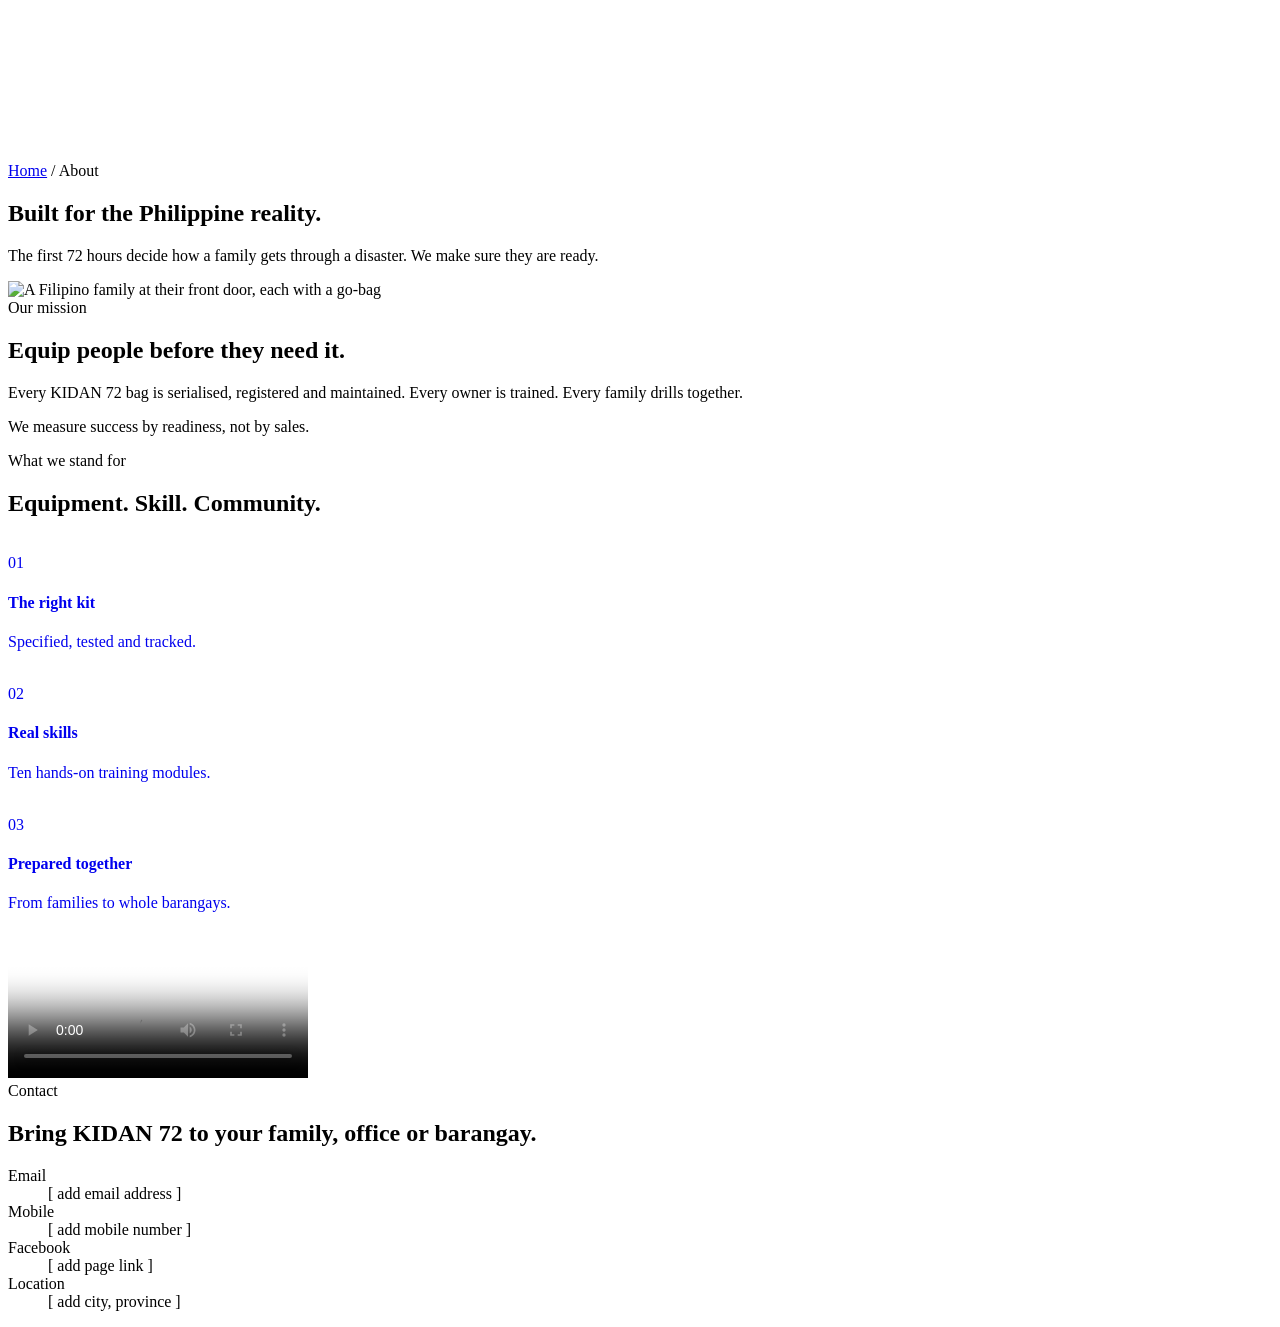
==== about.html @ 96b11bfc "Add files via upload" ====
<!DOCTYPE html>
<html lang="en">
<head>
  <meta charset="UTF-8">
  <meta name="viewport" content="width=device-width, initial-scale=1">
  <title>About — KIDAN 72</title>
  <meta name="description" content="About KIDAN 72, a Philippine typhoon and flood preparedness system that equips people before they need it.">
  <meta property="og:title" content="About — KIDAN 72">
  <meta property="og:description" content="About KIDAN 72, a Philippine typhoon and flood preparedness system that equips people before they need it.">
  <meta property="og:type" content="website">
  <meta name="theme-color" content="#F5F0E7">
  <link rel="icon" href="assets/img/favicon.png">
  <link rel="preconnect" href="https://fonts.googleapis.com">
  <link rel="preconnect" href="https://fonts.gstatic.com" crossorigin>
  <link rel="stylesheet" href="https://fonts.googleapis.com/css2?family=Barlow+Condensed:wght@500;600;700&family=Barlow:wght@400;500;600&family=IBM+Plex+Mono:wght@400;500&display=swap">
  <link rel="stylesheet" href="css/style.css">
</head>
<body data-page="about">
  <header id="site-header"></header>

  <main>
    <!-- Animated logo header -->
    <section class="about-banner" aria-label="KIDAN 72">
      <video src="assets/video/kidan72-logo-intro.mp4" poster="assets/img/posters/logo-intro.jpg" autoplay muted playsinline preload="auto" aria-label="KIDAN 72 animated logo"></video>
    </section>

    <section class="page-hero compact">
      <div class="wrap">
        <nav class="breadcrumb" aria-label="Breadcrumb"><a href="index.html">Home</a> / About</nav>
        <h1>Built for the Philippine reality.</h1>
        <p class="lede">The first 72 hours decide how a family gets through a disaster. We make sure they are ready.</p>
      </div>
    </section>

    <section class="section">
      <div class="wrap split-photo">
        <img class="frame" src="assets/img/photo-family.jpg" alt="A Filipino family at their front door, each with a go-bag" loading="lazy">
        <div class="prose">
          <span class="eyebrow">Our mission</span>
          <h2>Equip people before they need it.</h2>
          <p>Every KIDAN 72 bag is serialised, registered and maintained. Every owner is trained. Every family drills together.</p>
          <p>We measure success by readiness, not by sales.</p>
        </div>
      </div>
    </section>

    <section class="section sand">
      <div class="wrap">
        <div class="section-head"><span class="eyebrow">What we stand for</span><h2>Equipment. Skill. Community.</h2></div>
        <div class="img-cards">
          <a class="img-card" href="gobag.html" style="text-decoration:none"><img src="assets/img/photo-kit.jpg" alt="" loading="lazy"><div><span class="serial">01</span><h4>The right kit</h4><p>Specified, tested and tracked.</p></div></a>
          <a class="img-card" href="training.html" style="text-decoration:none"><img src="assets/img/photo-training.jpg" alt="" loading="lazy"><div><span class="serial">02</span><h4>Real skills</h4><p>Ten hands-on training modules.</p></div></a>
          <a class="img-card" href="system.html#community" style="text-decoration:none"><img src="assets/img/photo-community.jpg" alt="" loading="lazy"><div><span class="serial">03</span><h4>Prepared together</h4><p>From families to whole barangays.</p></div></a>
        </div>
      </div>
    </section>

    <section class="section">
      <div class="wrap film-solo">
        <div class="frame">
          <video src="assets/video/kidan72-gobag-film.mp4" poster="assets/img/posters/gobag-film.jpg" controls playsinline preload="metadata"></video>
        </div>
      </div>
    </section>

    <!-- Contact -->
    <section class="section sand" id="contact">
      <div class="wrap two-col">
        <div class="stack">
          <span class="eyebrow">Contact</span>
          <h2>Bring KIDAN 72 to your family, office or barangay.</h2>
        </div>
        <dl class="contact-card">
          <div><dt>Email</dt><dd>[ add email address ]</dd></div>
          <div><dt>Mobile</dt><dd>[ add mobile number ]</dd></div>
          <div><dt>Facebook</dt><dd>[ add page link ]</dd></div>
          <div><dt>Location</dt><dd>[ add city, province ]</dd></div>
        </dl>
      </div>
    </section>
  </main>

  <footer id="site-footer"></footer>

  <script src="js/data.js"></script>
  <script src="js/site.js"></script>
</body>
</html>
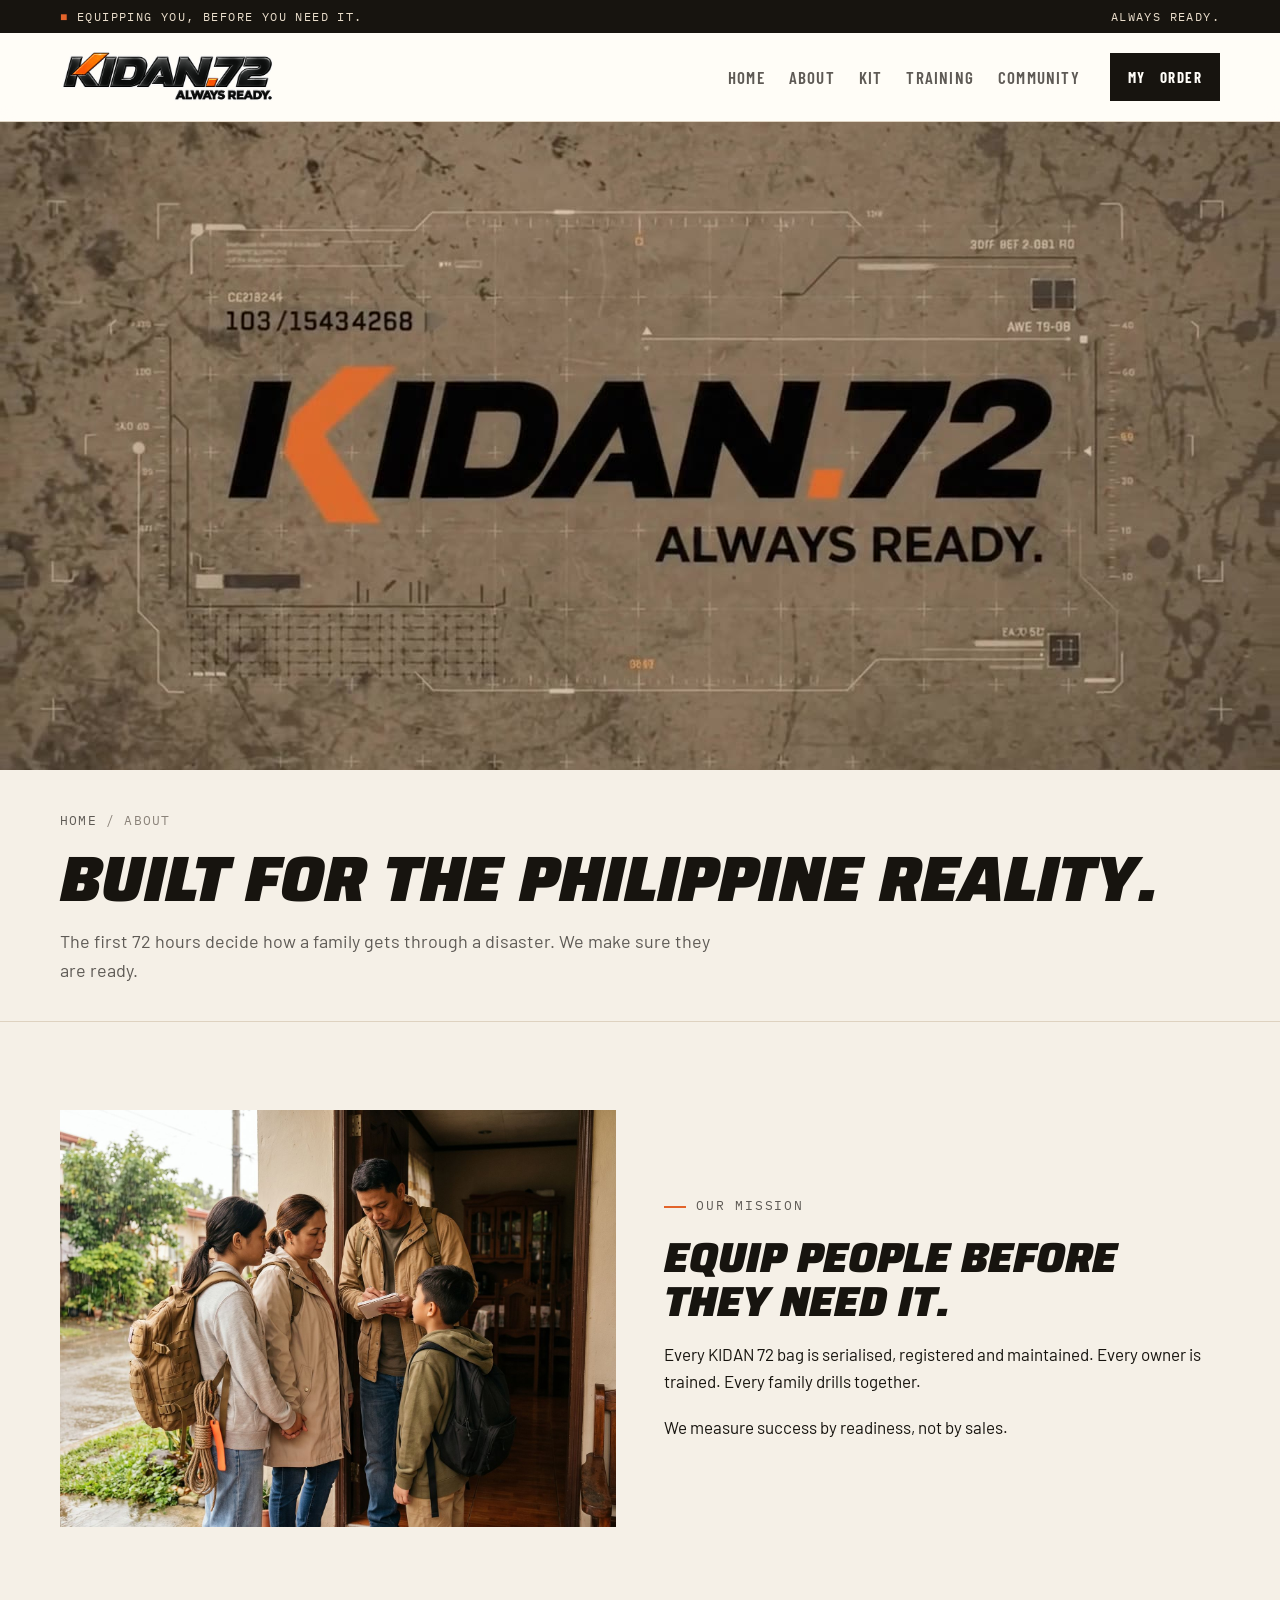
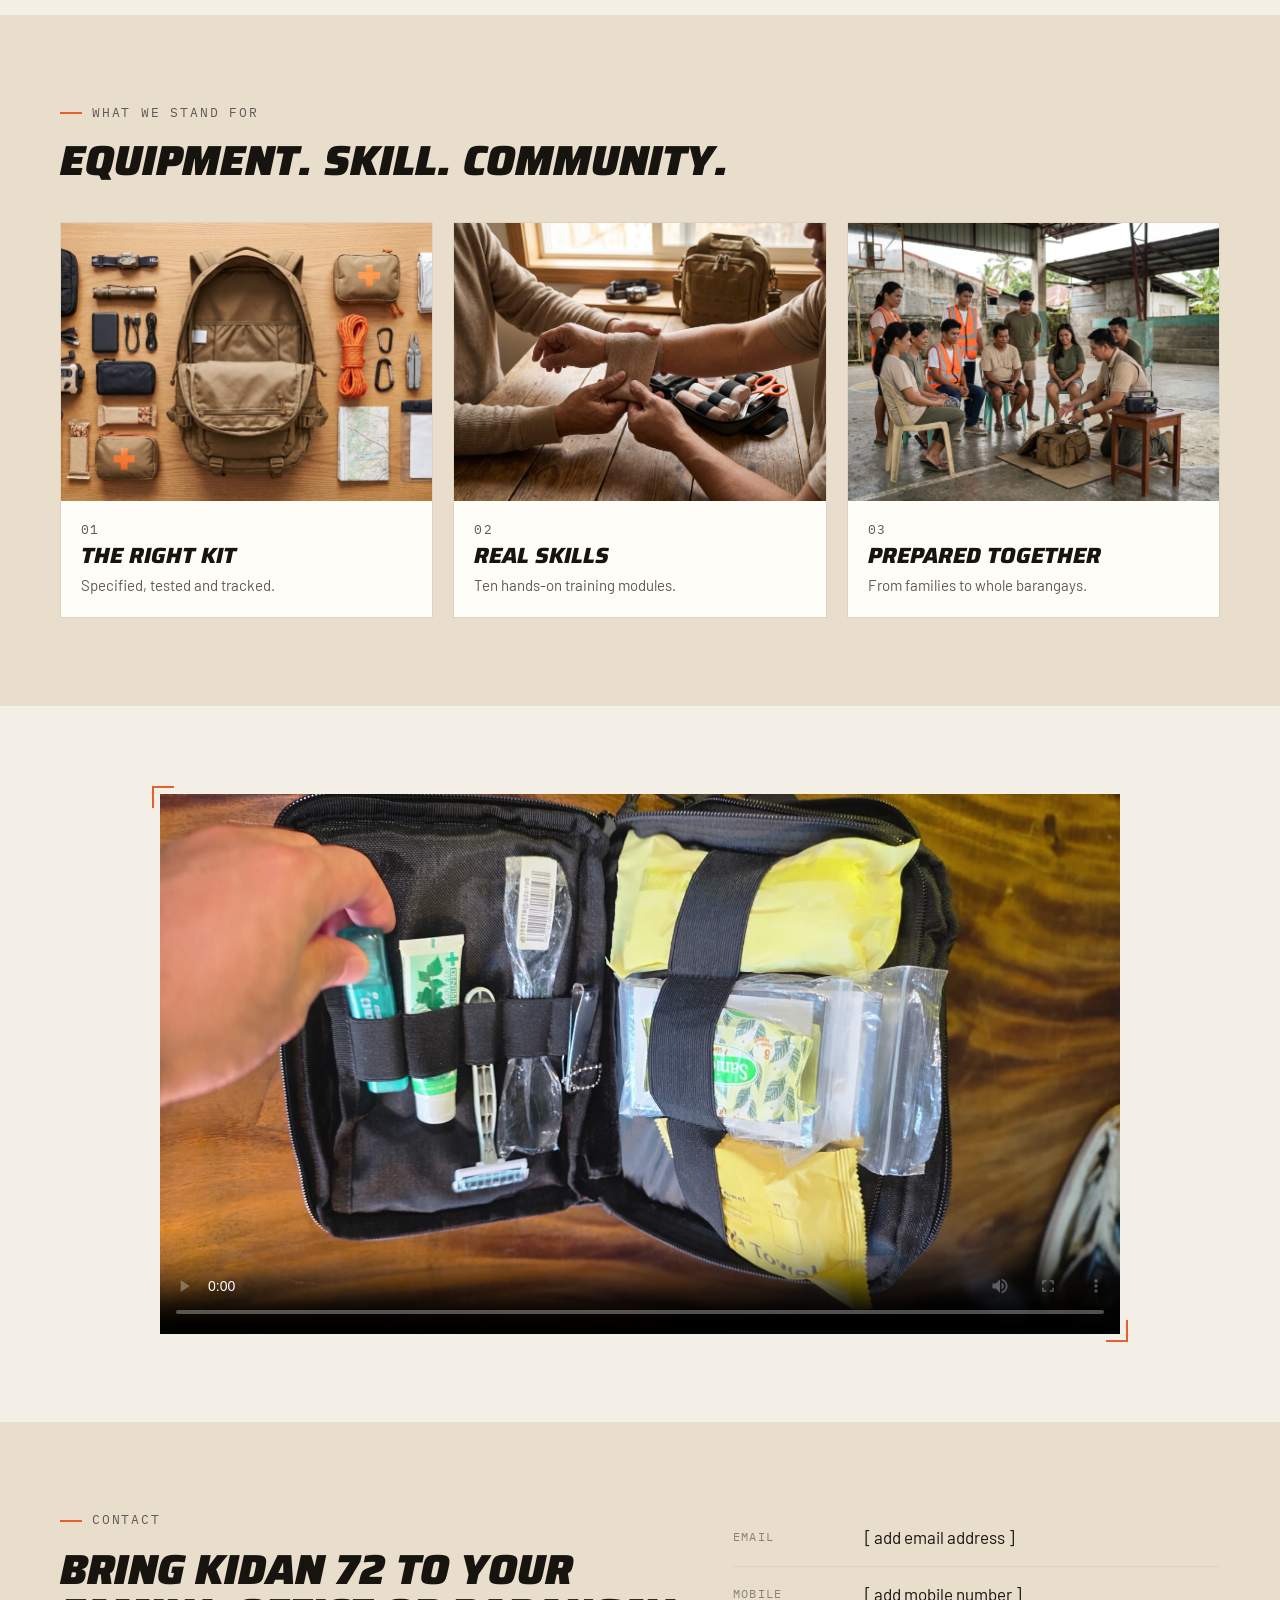
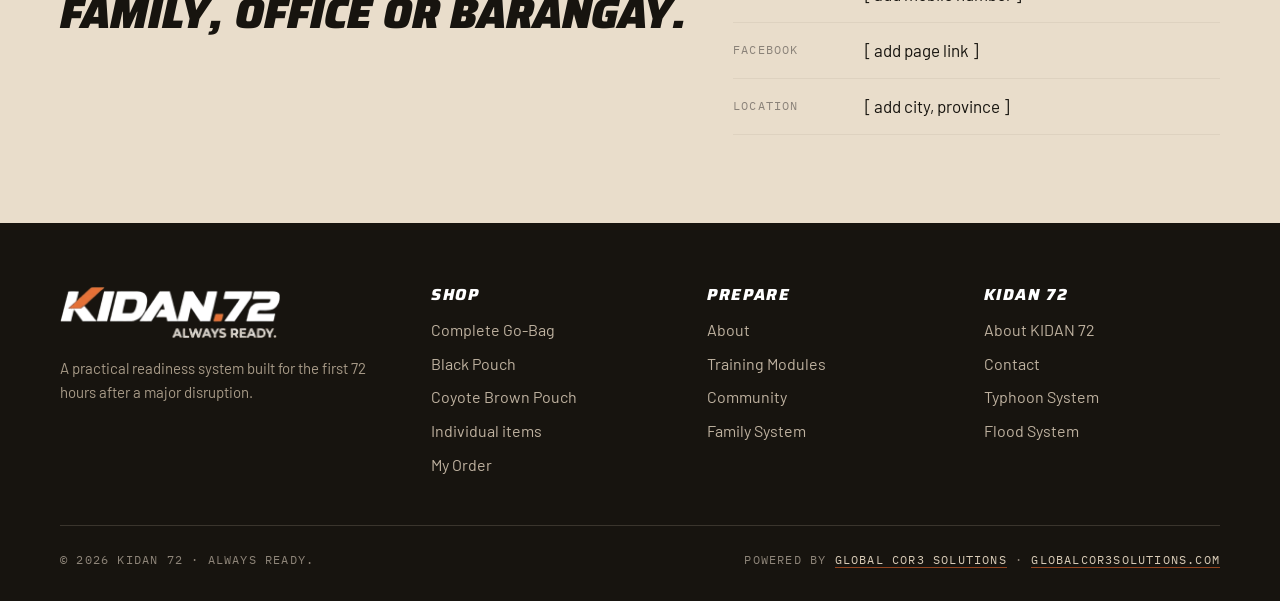
==== commit 5673090c: "Homepage revisions, logo-style titles, brand film, menu renames" ====
--- a/about.html
+++ b/about.html
@@ -12,7 +12,7 @@
   <link rel="icon" href="assets/img/favicon.png">
   <link rel="preconnect" href="https://fonts.googleapis.com">
   <link rel="preconnect" href="https://fonts.gstatic.com" crossorigin>
-  <link rel="stylesheet" href="https://fonts.googleapis.com/css2?family=Barlow+Condensed:wght@500;600;700&family=Barlow:wght@400;500;600&family=IBM+Plex+Mono:wght@400;500&display=swap">
+  <link rel="stylesheet" href="https://fonts.googleapis.com/css2?family=Saira:ital,wght@1,800;1,900&family=Barlow+Condensed:wght@500;600;700&family=Barlow:wght@400;500;600&family=IBM+Plex+Mono:wght@400;500&display=swap">
   <link rel="stylesheet" href="css/style.css">
 </head>
 <body data-page="about">
@@ -82,7 +82,9 @@
 
   <footer id="site-footer"></footer>
 
+  <script src="js/config.js"></script>
   <script src="js/data.js"></script>
+  <script src="js/store.js"></script>
   <script src="js/site.js"></script>
 </body>
 </html>
--- a/css/style.css
+++ b/css/style.css
@@ -0,0 +1,777 @@
+/* =========================================================
+   KIDAN 72 — Site stylesheet
+   Layout: light field-manual. Paper ground, black type,
+   orange used sparingly as the signal colour. Serial labels
+   and corner brackets carry the tactical character.
+   ========================================================= */
+
+:root {
+  /* Colour */
+  --paper: #F5F0E7;       /* page ground */
+  --card: #FFFDF8;        /* raised surfaces */
+  --sand: #E9DDCB;        /* soft panels */
+  --tan: #C59F78;         /* logo tan */
+  --ink: #17140F;         /* logo black */
+  --steel: #5E5A55;       /* "ALWAYS READY." grey */
+  --muted: #8A8279;
+  --orange: #E2632A;      /* logo orange */
+  --orange-dark: #B9481A;
+  --line: #DED2C0;
+  --ok: #3F7A4A;
+
+  /* Type */
+  --f-display: "Barlow Condensed", "Arial Narrow", Arial, sans-serif;
+  --f-body: "Barlow", "Segoe UI", Helvetica, Arial, sans-serif;
+  --f-mono: "IBM Plex Mono", ui-monospace, Menlo, Consolas, monospace;
+
+  /* Scale */
+  --s-1: 13px; --s0: 16px; --s1: 18px; --s2: 22px; --s3: 28px; --s4: 40px; --s5: 56px;
+  --wrap: 1200px;
+  --gutter: 20px;
+  color-scheme: light;
+}
+
+*, *::before, *::after { box-sizing: border-box; }
+html { scroll-behavior: smooth; }
+body {
+  margin: 0;
+  background: var(--paper);
+  color: var(--ink);
+  font-family: var(--f-body);
+  font-size: var(--s0);
+  line-height: 1.6;
+  -webkit-font-smoothing: antialiased;
+}
+img, video { max-width: 100%; display: block; }
+a { color: inherit; }
+:focus-visible { outline: 2px solid var(--orange); outline-offset: 3px; }
+@media (prefers-reduced-motion: reduce) { * { animation: none !important; transition: none !important; scroll-behavior: auto !important; } }
+
+.wrap { max-width: var(--wrap); margin: 0 auto; padding-inline: var(--gutter); }
+
+/* ---------- Type ---------- */
+h1, h2, h3, h4 { font-family: var(--f-display); font-weight: 700; text-transform: uppercase; line-height: 1; margin: 0; letter-spacing: .3px; text-wrap: balance; }
+h1 { font-size: clamp(44px, 6.4vw, 78px); letter-spacing: -.2px; }
+h2 { font-size: clamp(32px, 4.2vw, var(--s5)); }
+h3 { font-size: var(--s3); }
+h4 { font-size: var(--s2); }
+p { margin: 0; max-width: 66ch; }
+.lede { font-size: var(--s1); color: var(--steel); }
+.eyebrow {
+  font-family: var(--f-mono); font-size: var(--s-1); letter-spacing: 1.8px; text-transform: uppercase;
+  color: var(--steel); display: inline-flex; align-items: center; gap: 10px;
+}
+.eyebrow::before { content: ""; width: 22px; height: 2px; background: var(--orange); }
+.serial { font-family: var(--f-mono); font-size: 12.5px; letter-spacing: 1.2px; color: var(--steel); text-transform: uppercase; font-variant-numeric: tabular-nums; }
+.accent { color: var(--orange); }
+
+/* ---------- Header ---------- */
+.site-header { position: sticky; top: env(safe-area-inset-top, 0px); z-index: 50; background: rgba(255, 253, 248, .94); backdrop-filter: saturate(1.2) blur(8px); border-bottom: 1px solid var(--line); }
+.topline { background: var(--ink); color: #E9DDCB; font-family: var(--f-mono); font-size: 12px; letter-spacing: 1.4px; text-transform: uppercase; }
+.topline .wrap { display: flex; justify-content: space-between; gap: 16px; padding-block: 7px; flex-wrap: wrap; }
+.topline b { color: var(--orange); font-weight: 500; }
+.nav { display: flex; align-items: center; gap: 20px; padding-block: 14px; }
+.brand img { height: 34px; width: auto; }
+.menu { display: flex; gap: 4px; margin-left: auto; list-style: none; padding: 0; margin-block: 0; }
+.menu a {
+  display: block; padding: 8px 10px; white-space: nowrap; text-decoration: none; font-family: var(--f-display); font-weight: 600;
+  font-size: 17px; letter-spacing: 1.2px; text-transform: uppercase; color: var(--steel); position: relative;
+}
+.menu a:hover { color: var(--ink); }
+.menu a[aria-current="page"] { color: var(--ink); }
+.menu a[aria-current="page"]::after { content: ""; position: absolute; left: 12px; right: 12px; bottom: 2px; height: 2px; background: var(--orange); }
+.nav .btn { padding: 10px 18px; font-size: 15px; }
+.menu-toggle { display: none; margin-left: auto; background: none; border: 1px solid var(--ink); padding: 8px 12px; font-family: var(--f-display); font-weight: 700; letter-spacing: 1.2px; text-transform: uppercase; cursor: pointer; color: var(--ink); }
+
+@media (max-width: 1100px) {
+  .menu-toggle { display: inline-block; }
+  .nav { flex-wrap: wrap; gap: 12px; }
+  .nav .btn { display: none; }
+  .menu { display: none; width: 100%; flex-direction: column; margin-left: 0; border-top: 1px solid var(--line); padding-top: 8px; }
+  .menu.open { display: flex; }
+  .menu a[aria-current="page"]::after { left: 0; right: auto; width: 3px; top: 8px; bottom: 8px; height: auto; }
+  .topline .hide-sm { display: none; }
+}
+
+/* ---------- Buttons ---------- */
+.btn {
+  display: inline-flex; align-items: center; justify-content: center; gap: 10px;
+  font-family: var(--f-display); font-weight: 700; font-size: 17px; letter-spacing: 1.4px; text-transform: uppercase;
+  padding: 13px 24px; text-decoration: none; cursor: pointer; border: 2px solid var(--ink); color: var(--ink); background: transparent;
+  transition: background .15s, color .15s, transform .15s;
+}
+.btn:hover { transform: translateY(-1px); }
+.btn-primary { background: var(--orange); border-color: var(--orange); color: #fff; }
+.btn-primary:hover { background: var(--orange-dark); border-color: var(--orange-dark); }
+.btn-dark { background: var(--ink); color: var(--card); }
+.btn-dark:hover { background: #000; }
+.btn-ghost:hover { background: var(--ink); color: var(--card); }
+.btn .arrow { transition: transform .15s; }
+.btn:hover .arrow { transform: translateX(3px); }
+.btn-row { display: flex; flex-wrap: wrap; gap: 12px; }
+
+/* ---------- Sections ---------- */
+main { display: block; }
+.section { padding-block: 88px; }
+.section.tight { padding-block: 56px; }
+.section.sand { background: var(--sand); }
+.section.ink { background: var(--ink); color: var(--card); }
+.section.ink .eyebrow, .section.ink .lede { color: #C8BBA8; }
+.section-head { display: grid; gap: 14px; margin-bottom: 40px; }
+.section-head.split { grid-template-columns: minmax(0, 1fr) auto; align-items: end; }
+@media (max-width: 760px) { .section-head.split { grid-template-columns: 1fr; } }
+
+/* Bracketed frame — the tactical device, used on media and key panels */
+.frame { position: relative; }
+.frame::before, .frame::after { content: ""; position: absolute; width: 22px; height: 22px; border: 2px solid var(--orange); z-index: 2; pointer-events: none; }
+.frame::before { top: -8px; left: -8px; border-right: 0; border-bottom: 0; }
+.frame::after { bottom: -8px; right: -8px; border-left: 0; border-top: 0; }
+
+/* ---------- Page hero (inner pages) ---------- */
+.page-hero { padding-block: 64px 48px; border-bottom: 1px solid var(--line); background:
+  linear-gradient(var(--paper), var(--paper)) padding-box,
+  repeating-linear-gradient(90deg, transparent 0 79px, rgba(23,20,15,.04) 79px 80px); }
+.page-hero .wrap { display: grid; gap: 16px; }
+.breadcrumb { font-family: var(--f-mono); font-size: 12.5px; letter-spacing: 1.2px; text-transform: uppercase; color: var(--muted); }
+.breadcrumb a { text-decoration: none; color: var(--steel); }
+.breadcrumb a:hover { color: var(--orange); }
+
+/* ---------- Home hero ---------- */
+.hero { padding-block: 64px 80px; position: relative; overflow: hidden; }
+.hero .wrap { display: grid; grid-template-columns: minmax(0, 1fr) minmax(0, 1.05fr); gap: 56px; align-items: center; }
+.hero-copy { display: grid; gap: 22px; }
+.hero h1 .accent { display: block; }
+.hero-media { background: var(--sand); }
+.hero-media video { width: 100%; aspect-ratio: 16 / 9; object-fit: cover; background: var(--tan); }
+.hero-caption { display: flex; justify-content: space-between; gap: 12px; padding: 10px 2px 0; }
+@media (max-width: 900px) { .hero .wrap { grid-template-columns: 1fr; gap: 40px; } }
+
+.stats { display: grid; grid-template-columns: repeat(4, minmax(0, 1fr)); border-top: 1px solid var(--line); border-bottom: 1px solid var(--line); background: var(--card); }
+.stat { padding: 26px 22px; border-right: 1px solid var(--line); display: grid; gap: 4px; }
+.stat:last-child { border-right: 0; }
+.stat b { font-family: var(--f-display); font-size: 48px; line-height: 1; font-weight: 700; font-variant-numeric: tabular-nums; }
+.stat b span { color: var(--orange); }
+.stat small { color: var(--steel); font-size: 14.5px; }
+@media (max-width: 760px) { .stats { grid-template-columns: repeat(2, minmax(0, 1fr)); } .stat:nth-child(2) { border-right: 0; } .stat:nth-child(-n+2) { border-bottom: 1px solid var(--line); } }
+
+/* ---------- Film block ---------- */
+.film { display: grid; grid-template-columns: minmax(0, 1.4fr) minmax(0, 1fr); gap: 48px; align-items: center; }
+.film video { width: 100%; aspect-ratio: 16 / 9; background: #000; }
+.film .copy { display: grid; gap: 18px; }
+@media (max-width: 900px) { .film { grid-template-columns: 1fr; } }
+
+/* ---------- System components ---------- */
+.components { display: grid; grid-template-columns: repeat(auto-fill, minmax(260px, 1fr)); gap: 1px; background: var(--line); border: 1px solid var(--line); }
+.component { background: var(--card); padding: 26px 24px; display: grid; gap: 10px; align-content: start; text-decoration: none; transition: background .15s; }
+.component:hover { background: #fff; }
+.component:hover h4 { color: var(--orange); }
+.component p { color: var(--steel); font-size: 15px; }
+.component .serial { color: var(--orange); }
+
+/* ---------- Approach chain ---------- */
+.chain { display: flex; flex-wrap: wrap; gap: 8px; align-items: center; }
+.chain span { color: var(--ink); font-family: var(--f-display); font-weight: 600; letter-spacing: 1px; text-transform: uppercase; font-size: 17px; padding: 8px 14px; border: 1px solid currentColor; }
+.chain i { font-style: normal; color: var(--orange); }
+.chain span.end { background: var(--orange); border-color: var(--orange); color: #fff; }
+
+.compare { display: grid; grid-template-columns: 1fr 1fr; gap: 20px; margin-block: 32px; }
+.compare > div { padding: 28px; border: 1px solid var(--line); background: var(--card); display: grid; gap: 8px; }
+.compare .q { font-family: var(--f-display); font-weight: 700; font-size: 34px; text-transform: uppercase; line-height: 1.05; }
+.compare .old .q { color: #8E8579; text-decoration: line-through; text-decoration-color: var(--orange); text-decoration-thickness: 3px; }
+.compare .new { background: #FBE9DF; border-color: var(--orange); }
+@media (max-width: 760px) { .compare { grid-template-columns: 1fr; } }
+
+/* ---------- Catalog (Go-Bag) ---------- */
+.bag-feature { display: grid; grid-template-columns: minmax(0, 1.15fr) minmax(0, 1fr); gap: 48px; align-items: center; }
+@media (max-width: 900px) { .bag-feature { grid-template-columns: 1fr; } }
+.bag-specs { display: grid; gap: 0; margin: 0; }
+.bag-specs div { display: grid; grid-template-columns: 150px minmax(0, 1fr); gap: 12px; padding: 12px 0; border-bottom: 1px solid var(--line); }
+.bag-specs dt { font-family: var(--f-mono); font-size: 12.5px; letter-spacing: 1.2px; text-transform: uppercase; color: var(--muted); padding-top: 3px; }
+.bag-specs dd { margin: 0; }
+
+.toolbar { display: flex; flex-wrap: wrap; gap: 16px; justify-content: space-between; align-items: center; margin-bottom: 24px; }
+.filters { display: flex; flex-wrap: wrap; gap: 6px; }
+.filters button {
+  font-family: var(--f-display); font-weight: 600; font-size: 15px; letter-spacing: 1px; text-transform: uppercase;
+  padding: 7px 14px; border: 1px solid var(--line); background: var(--card); color: var(--steel); cursor: pointer;
+}
+.filters button:hover { border-color: var(--ink); color: var(--ink); }
+.filters button[aria-pressed="true"] { background: var(--ink); border-color: var(--ink); color: var(--card); }
+.count { font-family: var(--f-mono); font-size: 13px; color: var(--muted); letter-spacing: 1px; }
+
+.catalog { display: grid; grid-template-columns: repeat(auto-fill, minmax(250px, 1fr)); gap: 22px; }
+.item {
+  display: grid; grid-template-rows: auto 1fr; text-decoration: none; background: var(--card); border: 1px solid var(--line);
+  transition: border-color .15s, transform .15s, box-shadow .15s;
+}
+.item:hover { border-color: var(--ink); transform: translateY(-3px); box-shadow: 0 12px 28px -18px rgba(23, 20, 15, .45); }
+.item-body { padding: 16px 18px 18px; display: grid; gap: 8px; grid-template-rows: auto auto 1fr auto; }
+.item-body h3 { font-size: 23px; }
+.item-body p { color: var(--steel); font-size: 14.5px; }
+.item-foot { display: flex; justify-content: space-between; align-items: center; padding-top: 12px; border-top: 1px dashed var(--line); font-family: var(--f-display); font-weight: 700; letter-spacing: 1.2px; text-transform: uppercase; font-size: 14px; }
+.item-foot .go { color: var(--orange); }
+.tag { font-family: var(--f-mono); font-size: 11.5px; letter-spacing: 1px; text-transform: uppercase; color: var(--steel); }
+
+/* Photo slot: shows the product photo when it exists, a specimen plate when it doesn't */
+.photo { position: relative; aspect-ratio: 4 / 3; background: var(--sand); overflow: hidden; }
+.photo img { width: 100%; height: 100%; object-fit: cover; }
+.photo .sn-badge { position: absolute; left: 10px; top: 10px; background: var(--ink); color: var(--card); font-family: var(--f-mono); font-size: 11.5px; letter-spacing: 1.2px; padding: 4px 8px; z-index: 2; }
+.photo .placeholder { position: absolute; inset: 0; display: none; place-items: center; align-content: center; gap: 10px; color: var(--steel);
+  background:
+    linear-gradient(var(--sand), var(--sand)) padding-box,
+    repeating-linear-gradient(45deg, transparent 0 10px, rgba(23,20,15,.035) 10px 11px);
+  background-image: repeating-linear-gradient(45deg, transparent 0 12px, rgba(23,20,15,.045) 12px 13px); }
+.photo .placeholder svg { width: 56px; height: 56px; color: var(--ink); opacity: .85; }
+.photo .placeholder small { font-family: var(--f-mono); font-size: 11px; letter-spacing: 1.4px; text-transform: uppercase; color: var(--muted); }
+.photo .ticks { position: absolute; inset: 12px; border: 1px dashed rgba(23,20,15,.18); pointer-events: none; display: none; }
+.photo.no-photo img { display: none; }
+.photo.no-photo .placeholder, .photo.no-photo .ticks { display: grid; }
+.photo.large { aspect-ratio: 4 / 3; }
+.photo.large .placeholder svg { width: 96px; height: 96px; }
+
+/* ---------- Item detail ---------- */
+.detail { display: grid; grid-template-columns: minmax(0, 1fr) minmax(0, 1fr); gap: 56px; align-items: start; }
+@media (max-width: 900px) { .detail { grid-template-columns: 1fr; gap: 36px; } }
+.detail-info { display: grid; gap: 22px; }
+.detail-info h1 { font-size: clamp(40px, 5.4vw, 64px); }
+.spec-table { display: grid; margin: 0; border-top: 2px solid var(--ink); }
+.spec-table div { display: grid; grid-template-columns: 140px minmax(0, 1fr); gap: 12px; padding: 11px 0; border-bottom: 1px solid var(--line); font-size: 15.5px; }
+.spec-table dt { font-family: var(--f-mono); font-size: 12px; letter-spacing: 1.2px; text-transform: uppercase; color: var(--muted); padding-top: 3px; }
+.spec-table dd { margin: 0; }
+.video-link {
+  display: grid; grid-template-columns: auto minmax(0, 1fr) auto; gap: 18px; align-items: center; text-decoration: none;
+  padding: 18px 20px; background: var(--ink); color: var(--card); transition: background .15s;
+}
+.video-link:hover { background: #000; }
+.video-link .play { width: 52px; height: 52px; display: grid; place-items: center; background: var(--orange); }
+.video-link .play svg { width: 20px; height: 20px; }
+.video-link strong { font-family: var(--f-display); font-size: 22px; letter-spacing: .6px; text-transform: uppercase; display: block; line-height: 1.1; }
+.video-link small { color: #C8BBA8; font-size: 13.5px; }
+.video-link .ext { font-family: var(--f-mono); font-size: 12px; letter-spacing: 1px; color: var(--orange); }
+
+.howto { display: grid; gap: 28px; }
+.steps { list-style: none; margin: 0; padding: 0; display: grid; gap: 14px; counter-reset: s; }
+.steps li { counter-increment: s; display: grid; grid-template-columns: 46px minmax(0, 1fr); gap: 16px; align-items: start; }
+.steps li::before { content: counter(s, decimal-leading-zero); font-family: var(--f-mono); font-size: 14px; text-align: center; padding: 5px 0; border: 1px solid var(--ink); }
+.note { padding: 16px 20px; border-left: 3px solid var(--orange); background: var(--card); font-size: 15.5px; }
+.note strong { font-family: var(--f-display); text-transform: uppercase; letter-spacing: 1px; }
+.two-col { display: grid; grid-template-columns: minmax(0, 1.3fr) minmax(0, 1fr); gap: 40px; align-items: start; }
+@media (max-width: 900px) { .two-col { grid-template-columns: 1fr; } }
+.pager { display: flex; justify-content: space-between; gap: 12px; flex-wrap: wrap; border-top: 1px solid var(--line); padding-top: 28px; }
+.pager a { text-decoration: none; display: grid; gap: 2px; }
+.pager a:last-child { text-align: right; }
+.pager strong { font-family: var(--f-display); font-size: 22px; text-transform: uppercase; }
+.pager a:hover strong { color: var(--orange); }
+
+/* ---------- Training ---------- */
+.modules { display: grid; gap: 0; border-top: 2px solid var(--ink); }
+.module { border-bottom: 1px solid var(--line); }
+.module summary { list-style: none; cursor: pointer; display: grid; grid-template-columns: 70px minmax(0, 1fr) auto; gap: 20px; align-items: center; padding: 22px 4px; }
+.module summary::-webkit-details-marker { display: none; }
+.module .code { font-family: var(--f-display); font-weight: 700; font-size: 44px; line-height: 1; color: var(--orange); }
+.module summary h3 { font-size: 26px; }
+.module summary p { color: var(--steel); font-size: 15px; margin-top: 4px; }
+.module .toggle { font-family: var(--f-mono); font-size: 22px; width: 36px; height: 36px; display: grid; place-items: center; border: 1px solid var(--ink); transition: transform .2s; }
+.module[open] .toggle { transform: rotate(45deg); background: var(--ink); color: var(--card); }
+.module summary:hover h3 { color: var(--orange); }
+.module-body { display: grid; grid-template-columns: minmax(0, 1.2fr) minmax(0, 1fr); gap: 32px; padding: 0 4px 30px 94px; }
+@media (max-width: 760px) { .module-body { grid-template-columns: 1fr; padding-left: 4px; } .module summary { grid-template-columns: 50px minmax(0, 1fr) auto; gap: 12px; } .module .code { font-size: 34px; } }
+
+/* ---------- Systems ---------- */
+.subnav { display: flex; flex-wrap: wrap; gap: 8px; }
+.subnav a { font-family: var(--f-mono); font-size: 12.5px; letter-spacing: 1.2px; text-transform: uppercase; text-decoration: none; padding: 7px 12px; border: 1px solid var(--line); background: var(--card); color: var(--steel); }
+.subnav a:hover { border-color: var(--ink); color: var(--ink); }
+.sys { display: grid; grid-template-columns: 300px minmax(0, 1fr); gap: 48px; padding-block: 64px; border-bottom: 1px solid var(--line); scroll-margin-top: 120px; }
+.sys:last-child { border-bottom: 0; }
+.sys-head { display: grid; gap: 12px; align-content: start; }
+.sys-head .serial { color: var(--orange); }
+.sys-head p { color: var(--steel); font-size: 15.5px; }
+@media (max-width: 900px) { .sys { grid-template-columns: 1fr; gap: 24px; padding-block: 48px; } }
+.phase-row { display: grid; grid-template-columns: 110px minmax(0, 1fr); gap: 18px; align-items: center; padding-block: 14px; border-bottom: 1px dashed var(--line); }
+.phase-row:last-child { border-bottom: 0; }
+.phase-row .lbl { font-family: var(--f-mono); font-size: 13px; letter-spacing: 1.6px; color: var(--orange); }
+.flow { display: flex; flex-wrap: wrap; gap: 6px; align-items: center; }
+.flow span { font-family: var(--f-display); font-weight: 600; text-transform: uppercase; letter-spacing: .8px; padding: 6px 12px; background: var(--card); border: 1px solid var(--line); font-size: 16px; }
+.flow i { font-style: normal; color: var(--muted); }
+.cols { display: grid; grid-template-columns: repeat(2, minmax(0, 1fr)); gap: 20px; }
+.cols.three { grid-template-columns: repeat(3, minmax(0, 1fr)); }
+@media (max-width: 760px) { .cols, .cols.three { grid-template-columns: 1fr; } }
+.panel { background: var(--card); border: 1px solid var(--line); padding: 24px; display: grid; gap: 12px; align-content: start; }
+.panel h4 { font-size: 22px; }
+.panel .serial { color: var(--orange); }
+.ticklist { list-style: none; margin: 0; padding: 0; display: grid; gap: 8px; }
+.ticklist li { display: grid; grid-template-columns: 16px minmax(0, 1fr); gap: 10px; font-size: 15.5px; }
+.ticklist li::before { content: ""; width: 9px; height: 9px; margin-top: 8px; background: var(--orange); }
+.datatable { width: 100%; border-collapse: collapse; font-size: 15.5px; background: var(--card); }
+.datatable th, .datatable td { text-align: left; padding: 12px 14px; border-bottom: 1px solid var(--line); vertical-align: top; }
+.datatable th { font-family: var(--f-mono); font-size: 12px; letter-spacing: 1.2px; text-transform: uppercase; color: var(--muted); font-weight: 500; width: 190px; }
+.table-scroll { overflow-x: auto; border: 1px solid var(--line); }
+
+/* ---------- Readiness ---------- */
+.ready-grid { display: grid; grid-template-columns: minmax(0, 1.5fr) minmax(0, 1fr); gap: 40px; align-items: start; }
+@media (max-width: 900px) { .ready-grid { grid-template-columns: 1fr; } }
+.checks { display: grid; gap: 10px; }
+.check { display: grid; grid-template-columns: 30px minmax(0, 1fr) auto; gap: 16px; align-items: center; padding: 18px 20px; background: var(--card); border: 1px solid var(--line); cursor: pointer; transition: border-color .15s; }
+.check:hover { border-color: var(--ink); }
+.check input { appearance: none; width: 26px; height: 26px; border: 2px solid var(--ink); margin: 0; display: grid; place-items: center; cursor: pointer; background: #fff; }
+.check input:checked { background: var(--orange); border-color: var(--orange); }
+.check input:checked::after { content: ""; width: 11px; height: 6px; border: 3px solid #fff; border-top: 0; border-right: 0; transform: rotate(-45deg) translate(1px, -1px); }
+.check .serial { white-space: nowrap; }
+.check:has(input:checked) { border-color: var(--orange); }
+.scorecard { position: sticky; top: 130px; background: var(--card); border: 1px solid var(--line); padding: 28px; display: grid; gap: 14px; }
+.scorecard .pct { font-family: var(--f-display); font-weight: 700; font-size: 96px; line-height: .9; font-variant-numeric: tabular-nums; }
+.meter { height: 10px; background: var(--sand); position: relative; }
+.meter i { position: absolute; inset: 0 auto 0 0; background: var(--orange); transition: width .3s; }
+.scorecard .status { font-family: var(--f-display); font-weight: 700; text-transform: uppercase; letter-spacing: 1.4px; font-size: 24px; }
+@media (max-width: 900px) { .scorecard { position: static; } }
+
+/* ---------- About ---------- */
+.prose { display: grid; gap: 18px; }
+.prose p { font-size: 17px; }
+.pillars3 { display: grid; grid-template-columns: repeat(3, minmax(0, 1fr)); gap: 20px; }
+@media (max-width: 900px) { .pillars3 { grid-template-columns: 1fr; } }
+.contact-card { display: grid; gap: 0; margin: 0; }
+.contact-card div { display: grid; grid-template-columns: 120px minmax(0, 1fr); gap: 12px; padding: 14px 0; border-bottom: 1px solid var(--line); }
+.contact-card dt { font-family: var(--f-mono); font-size: 12px; letter-spacing: 1.2px; text-transform: uppercase; color: var(--muted); padding-top: 3px; }
+.contact-card dd { margin: 0; font-size: 17px; }
+
+/* ---------- CTA band ---------- */
+.cta-band { background: var(--orange); color: #fff; }
+.cta-band .wrap { display: flex; flex-wrap: wrap; justify-content: space-between; align-items: center; gap: 24px; padding-block: 48px; }
+.cta-band h2 { font-size: clamp(30px, 4vw, 46px); }
+.cta-band .btn { border-color: #fff; color: #fff; }
+.cta-band .btn:hover { background: #fff; color: var(--orange-dark); }
+
+/* ---------- Footer ---------- */
+.site-footer { background: var(--ink); color: #D9CCB8; padding-block: 64px 32px; }
+.foot-grid { display: grid; grid-template-columns: minmax(0, 1.4fr) repeat(3, minmax(0, 1fr)); gap: 40px; }
+.foot-grid img { width: 220px; }
+.foot-grid h4 { font-size: 16px; letter-spacing: 1.6px; color: #fff; margin-bottom: 14px; }
+.foot-grid ul { list-style: none; margin: 0; padding: 0; display: grid; gap: 8px; }
+.foot-grid a { text-decoration: none; color: #BFB2A0; }
+.foot-grid a:hover { color: var(--orange); }
+.foot-grid p { color: #A89B88; font-size: 15px; margin-top: 18px; }
+.foot-base { display: flex; flex-wrap: wrap; justify-content: space-between; gap: 12px; margin-top: 48px; padding-top: 24px; border-top: 1px solid rgba(217, 204, 184, .18); font-family: var(--f-mono); font-size: 12px; letter-spacing: 1.2px; text-transform: uppercase; color: #8E8579; }
+@media (max-width: 900px) { .foot-grid { grid-template-columns: 1fr 1fr; } .foot-grid > div:first-child { grid-column: 1 / -1; } }
+@media (max-width: 520px) { .foot-grid { grid-template-columns: 1fr; } }
+
+/* ---------- Utilities ---------- */
+.stack { display: grid; gap: 16px; }
+.mt-lg { margin-top: 40px; }
+.center-sm { text-align: left; }
+.sr-only { position: absolute; width: 1px; height: 1px; overflow: hidden; clip: rect(0 0 0 0); white-space: nowrap; }
+.module { scroll-margin-top: 130px; }
+
+@media (min-width: 1100px) { .components { grid-template-columns: repeat(5, minmax(0, 1fr)); } }
+@media (min-width: 620px) and (max-width: 1099px) { .components { grid-template-columns: repeat(2, minmax(0, 1fr)); } }
+
+/* =========================================================
+   Shop additions — bags, prices, order list
+   ========================================================= */
+
+/* Header order button */
+.order-btn {
+  display: inline-flex; align-items: center; gap: 10px; text-decoration: none; white-space: nowrap;
+  font-family: var(--f-display); font-weight: 700; font-size: 15px; letter-spacing: 1.4px; text-transform: uppercase;
+  padding: 10px 16px; background: var(--ink); color: var(--card); border: 2px solid var(--ink);
+}
+.order-btn:hover, .order-btn.active { background: var(--orange); border-color: var(--orange); }
+.badge { min-width: 22px; height: 22px; padding: 0 6px; display: inline-grid; place-items: center; background: var(--orange); color: #fff; font-family: var(--f-mono); font-size: 12px; letter-spacing: 0; }
+.order-btn:hover .badge, .order-btn.active .badge { background: var(--ink); }
+@media (max-width: 1100px) { .order-btn { margin-left: auto; } .menu-toggle { margin-left: 0; } .order-btn { padding: 8px 12px; font-size: 14px; } }
+
+/* Item cards (now articles with links and an add button) */
+.item h3 a { text-decoration: none; }
+.item h3 a:hover { color: var(--orange); }
+.item-photo { display: block; }
+.item-body { grid-template-rows: auto auto 1fr auto auto; }
+.price { font-family: var(--f-display); font-weight: 700; font-size: 20px; letter-spacing: .4px; color: var(--ink); text-transform: none; }
+.item-actions { display: flex; justify-content: space-between; align-items: center; gap: 10px; }
+.link-more { font-family: var(--f-display); font-weight: 700; letter-spacing: 1.2px; text-transform: uppercase; font-size: 14px; color: var(--orange); text-decoration: none; }
+.link-more:hover { color: var(--orange-dark); }
+.btn-mini {
+  font-family: var(--f-display); font-weight: 700; font-size: 14px; letter-spacing: 1.2px; text-transform: uppercase;
+  padding: 7px 12px; background: var(--card); border: 1.5px solid var(--ink); color: var(--ink); cursor: pointer;
+}
+.btn-mini:hover { background: var(--ink); color: var(--card); }
+
+/* Bag lineup */
+.bag-lineup { display: grid; grid-template-columns: 1.25fr 1fr 1fr; gap: 22px; align-items: stretch; }
+@media (max-width: 1000px) { .bag-lineup { grid-template-columns: 1fr 1fr; } .bag-card.featured { grid-column: 1 / -1; } }
+@media (max-width: 640px) { .bag-lineup { grid-template-columns: 1fr; } }
+.bag-card { background: var(--card); border: 1px solid var(--line); display: grid; grid-template-rows: auto 1fr; }
+.bag-card.featured { border: 2px solid var(--ink); }
+.bag-card > a { display: block; }
+.bag-body { padding: 20px 22px 22px; display: grid; gap: 10px; grid-template-rows: auto auto 1fr auto auto auto; }
+.bag-body h3 { font-size: 28px; }
+.bag-body h3 a { text-decoration: none; }
+.bag-body h3 a:hover { color: var(--orange); }
+.bag-body p { color: var(--steel); font-size: 15px; }
+.bag-meta { display: flex; justify-content: space-between; gap: 10px; padding-top: 10px; border-top: 1px dashed var(--line); }
+.bag-price { font-family: var(--f-display); font-weight: 700; font-size: 34px; line-height: 1; }
+.bag-actions { display: flex; flex-wrap: wrap; gap: 8px; }
+.bag-actions .btn { padding: 11px 16px; font-size: 15px; flex: 1 1 auto; }
+.bag-card.featured .tag { color: var(--orange-dark); }
+
+/* Detail page: price + add */
+.buy-box { display: grid; gap: 14px; padding: 20px; background: var(--card); border: 1px solid var(--line); }
+.buy-box .bag-price { font-size: 40px; }
+.buy-row { display: flex; flex-wrap: wrap; gap: 10px; align-items: center; }
+.qty { display: inline-flex; border: 2px solid var(--ink); }
+.qty button { width: 40px; border: 0; background: var(--card); font-size: 20px; cursor: pointer; color: var(--ink); }
+.qty button:hover { background: var(--sand); }
+.qty input { width: 52px; border: 0; border-inline: 1px solid var(--line); text-align: center; font-family: var(--f-mono); font-size: 16px; background: #fff; color: var(--ink); -moz-appearance: textfield; }
+.qty input::-webkit-outer-spin-button, .qty input::-webkit-inner-spin-button { -webkit-appearance: none; margin: 0; }
+.contents-list { display: grid; gap: 0; border-top: 2px solid var(--ink); }
+.contents-list a { display: grid; grid-template-columns: 40px minmax(0, 1fr) auto; gap: 14px; align-items: center; padding: 12px 4px; border-bottom: 1px solid var(--line); text-decoration: none; }
+.contents-list a:hover { background: var(--card); }
+.contents-list a:hover strong { color: var(--orange); }
+.contents-list .ci { width: 40px; height: 40px; display: grid; place-items: center; background: var(--sand); }
+.contents-list .ci svg { width: 22px; height: 22px; }
+.contents-list strong { font-family: var(--f-display); font-size: 19px; text-transform: uppercase; letter-spacing: .4px; display: block; line-height: 1.1; }
+.pouch-group { display: grid; gap: 10px; }
+.pouch-group + .pouch-group { margin-top: 28px; }
+
+/* Toast */
+.toast {
+  position: fixed; left: 50%; bottom: calc(24px + env(safe-area-inset-bottom, 0px)); transform: translate(-50%, 20px); opacity: 0; pointer-events: none;
+  z-index: 100; background: var(--ink); color: var(--card); padding: 14px 20px; font-size: 15px; max-width: calc(100% - 32px);
+  box-shadow: 0 14px 30px -12px rgba(0,0,0,.5); transition: opacity .2s, transform .2s; border-left: 4px solid var(--orange);
+}
+.toast.show { opacity: 1; transform: translate(-50%, 0); pointer-events: auto; }
+.toast a { color: #F2B08E; margin-left: 8px; }
+
+/* Order page */
+.order-grid { display: grid; grid-template-columns: minmax(0, 1.4fr) minmax(0, 1fr); gap: 40px; align-items: start; }
+@media (max-width: 900px) { .order-grid { grid-template-columns: 1fr; } }
+.order-lines { display: grid; border-top: 2px solid var(--ink); }
+.order-line { display: grid; grid-template-columns: 84px minmax(0, 1fr) auto; gap: 16px; align-items: center; padding: 16px 0; border-bottom: 1px solid var(--line); }
+.order-line .photo { aspect-ratio: 1; }
+.order-line .photo .sn-badge, .order-line .photo small { display: none; }
+.order-line .photo .placeholder svg { width: 32px; height: 32px; }
+.order-line h3 { font-size: 21px; }
+.order-line h3 a { text-decoration: none; }
+.order-line .right { display: grid; gap: 8px; justify-items: end; }
+.order-line .line-total { font-family: var(--f-display); font-weight: 700; font-size: 20px; }
+.remove { background: none; border: 0; padding: 0; font-family: var(--f-mono); font-size: 12px; letter-spacing: 1px; text-transform: uppercase; color: var(--muted); cursor: pointer; text-decoration: underline; }
+.remove:hover { color: var(--orange-dark); }
+@media (max-width: 520px) { .order-line { grid-template-columns: 64px minmax(0, 1fr); } .order-line .right { grid-column: 1 / -1; grid-template-columns: auto auto auto; justify-content: space-between; align-items: center; } }
+.empty { padding: 40px 24px; background: var(--card); border: 1px dashed var(--line); display: grid; gap: 14px; justify-items: start; }
+.summary { position: sticky; top: 130px; background: var(--card); border: 1px solid var(--line); padding: 24px; display: grid; gap: 16px; }
+@media (max-width: 900px) { .summary { position: static; } }
+.summary .total { display: flex; justify-content: space-between; align-items: baseline; padding-top: 12px; border-top: 2px solid var(--ink); }
+.summary .total b { font-family: var(--f-display); font-size: 34px; }
+.field { display: grid; gap: 6px; }
+.field label { font-family: var(--f-mono); font-size: 12px; letter-spacing: 1.2px; text-transform: uppercase; color: var(--steel); }
+.field input, .field textarea { font: inherit; padding: 11px 12px; border: 1px solid var(--line); background: #fff; color: var(--ink); width: 100%; }
+.field input:focus, .field textarea:focus { outline: none; border-color: var(--ink); box-shadow: 0 0 0 2px rgba(226, 99, 42, .35); }
+.field textarea { min-height: 76px; resize: vertical; }
+.send { display: grid; gap: 8px; }
+.send .btn { width: 100%; }
+.fineprint { font-size: 13.5px; color: var(--muted); }
+.steps-how { display: grid; grid-template-columns: repeat(4, minmax(0, 1fr)); gap: 16px; }
+@media (max-width: 900px) { .steps-how { grid-template-columns: 1fr 1fr; } }
+@media (max-width: 520px) { .steps-how { grid-template-columns: 1fr; } }
+.steps-how div { display: grid; gap: 6px; padding: 18px; background: var(--card); border: 1px solid var(--line); }
+.steps-how b { font-family: var(--f-display); font-size: 34px; color: var(--orange); line-height: 1; }
+@media (max-width: 520px) {
+  .nav { flex-wrap: wrap; gap: 8px; }
+  .brand img { height: 24px; }
+  .order-btn { padding: 7px 10px; font-size: 13px; gap: 6px; }
+  .menu-toggle { padding: 6px 10px; font-size: 13px; }
+}
+
+/* =========================================================
+   Video popup
+   ========================================================= */
+button.video-link { width: 100%; border: 0; font: inherit; text-align: left; cursor: pointer; }
+.vmodal { position: fixed; inset: 0; z-index: 200; display: grid; place-items: center; padding: 16px; }
+.vmodal[hidden] { display: none; }
+.vmodal-backdrop { position: absolute; inset: 0; background: rgba(23, 20, 15, .82); backdrop-filter: blur(3px); animation: vfade .2s ease; }
+.vmodal-box { position: relative; width: min(1000px, 100%); background: var(--card); border-top: 4px solid var(--orange); box-shadow: 0 30px 60px -20px rgba(0,0,0,.6); animation: vpop .22s ease; }
+.vmodal-head { display: flex; justify-content: space-between; align-items: center; gap: 12px; padding: 10px 12px 10px 18px; }
+.vmodal-head .serial { color: var(--ink); overflow: hidden; text-overflow: ellipsis; white-space: nowrap; }
+.vmodal-close { width: 38px; height: 38px; border: 1px solid var(--ink); background: var(--card); color: var(--ink); font-size: 16px; cursor: pointer; flex: none; }
+.vmodal-close:hover { background: var(--ink); color: var(--card); }
+.vmodal-frame { aspect-ratio: 16 / 9; background: #000; }
+.vmodal-frame iframe { width: 100%; height: 100%; border: 0; display: block; }
+.vmodal-soon { height: 100%; display: grid; place-items: center; align-content: center; gap: 10px; text-align: center; color: #E9DDCB; background: var(--ink); padding: 24px; }
+.vmodal-soon svg { width: 44px; height: 44px; color: var(--orange); }
+.vmodal-soon strong { font-family: var(--f-display); font-size: 30px; text-transform: uppercase; letter-spacing: .5px; color: #fff; }
+.vmodal-soon p { color: #BFB2A0; }
+body.no-scroll { overflow: hidden; }
+@keyframes vfade { from { opacity: 0; } }
+@keyframes vpop { from { opacity: 0; transform: translateY(12px) scale(.98); } }
+
+/* Footer credit */
+.foot-base .credit { color: #D9CCB8; text-decoration: none; border-bottom: 1px solid rgba(226, 99, 42, .6); }
+.foot-base .credit:hover { color: var(--orange); }
+
+/* =========================================================
+   Home hero — full-width background photo
+   Photo: assets/img/hero.jpg (subject on the right, calm space on the left)
+   ========================================================= */
+.hero-bg { position: relative; overflow: hidden; isolation: isolate; background: var(--sand); min-height: clamp(560px, 82vh, 780px); display: grid; align-items: center; padding-block: 72px; }
+.hero-bg-media { position: absolute; inset: 0; z-index: -2; }
+.hero-bg-media img { width: 100%; height: 100%; object-fit: cover; object-position: 70% center; animation: heroDrift 28s ease-in-out infinite alternate; transform-origin: 70% 50%; }
+.hero-bg::before {
+  content: ""; position: absolute; inset: 0; z-index: -1;
+  background:
+    linear-gradient(90deg, rgba(245,240,231,.96) 0%, rgba(245,240,231,.90) 34%, rgba(245,240,231,.55) 56%, rgba(245,240,231,0) 78%),
+    linear-gradient(0deg, rgba(245,240,231,.55) 0%, rgba(245,240,231,0) 30%);
+}
+.hero-bg .wrap { width: 100%; }
+.hero-bg .hero-copy { max-width: 600px; display: grid; gap: 22px; }
+.hero-bg .lede { color: #3E3A35; }
+.hero-meta { display: flex; gap: 24px; padding-top: 18px; border-top: 1px solid rgba(23,20,15,.18); margin-top: 6px; }
+.hero-bg h1 .accent { display: block; }
+@keyframes heroDrift { from { transform: scale(1.02); } to { transform: scale(1.09) translateX(-1.2%); } }
+@media (max-width: 760px) {
+  .hero-bg { min-height: 0; padding-block: 56px 64px; align-items: end; }
+  .hero-bg-media img { object-position: 78% center; }
+  .hero-bg::before { background: linear-gradient(0deg, rgba(245,240,231,.97) 0%, rgba(245,240,231,.93) 55%, rgba(245,240,231,.6) 80%, rgba(245,240,231,.35) 100%); }
+}
+.about-hero { display: grid; grid-template-columns: minmax(0, 1.1fr) minmax(0, 1fr); gap: 48px; align-items: center; }
+@media (max-width: 900px) { .about-hero { grid-template-columns: 1fr; gap: 32px; } }
+/* Phone: photo as a band on top, text below on the paper ground */
+@media (max-width: 760px) {
+  .hero-bg { display: block; padding: 0; min-height: 0; background: var(--paper); }
+  .hero-bg::before { display: none; }
+  .hero-bg-media { position: relative; inset: auto; z-index: 0; height: 58vw; min-height: 220px; max-height: 340px; overflow: hidden; }
+  .hero-bg-media img { object-position: 82% 60%; }
+  .hero-bg-media::after { content: ""; position: absolute; inset: auto 0 0 0; height: 40%; background: linear-gradient(0deg, var(--paper), rgba(245,240,231,0)); }
+  .hero-bg .wrap { padding-block: 8px 56px; }
+}
+@media (max-width: 520px) { .hide-xs { display: none; } .order-btn { gap: 6px; } }
+[hidden] { display: none !important; }
+
+/* =========================================================
+   Photo-led layout (v3)
+   ========================================================= */
+.hero-bg-media picture { display: contents; }
+
+/* Phone hero: tall photo fills the screen, text sits on the calm lower part */
+@media (max-width: 760px) {
+  .hero-bg { display: grid; align-items: end; min-height: calc(100svh - 110px); max-height: 820px; padding: 0; background: var(--sand); }
+  .hero-bg::before { display: block; background: linear-gradient(0deg, rgba(245,240,231,.97) 0%, rgba(245,240,231,.9) 34%, rgba(245,240,231,.35) 56%, rgba(245,240,231,0) 70%); }
+  .hero-bg-media { position: absolute; inset: 0; height: auto; max-height: none; min-height: 0; z-index: -2; }
+  .hero-bg-media::after { display: none; }
+  .hero-bg-media img { object-position: center top; animation: none; }
+  .hero-bg .wrap { padding-block: 0 40px; }
+  .hero-bg .hero-copy { gap: 16px; }
+  .hero-bg h1 { font-size: clamp(40px, 11vw, 52px); }
+}
+
+/* Big captioned photo */
+.photo-banner { margin: 0; position: relative; aspect-ratio: 16 / 7; background: var(--sand); }
+.photo-banner img { width: 100%; height: 100%; object-fit: cover; }
+.photo-banner figcaption {
+  position: absolute; left: 0; bottom: 0; right: 0; display: flex; flex-wrap: wrap; justify-content: space-between; align-items: end; gap: 16px;
+  padding: 28px 32px; background: linear-gradient(0deg, rgba(23,20,15,.72), rgba(23,20,15,0)); color: #fff;
+}
+.photo-banner figcaption h2 { font-size: clamp(30px, 4vw, 52px); }
+@media (max-width: 700px) {
+  .photo-banner { aspect-ratio: 4 / 5; }
+  .photo-banner img { object-position: 30% center; }
+  .photo-banner figcaption { padding: 20px; }
+}
+
+/* Photo tiles */
+.tiles { display: grid; grid-template-columns: repeat(3, minmax(0, 1fr)); grid-auto-rows: 280px; gap: 14px; }
+.tile { position: relative; overflow: hidden; display: block; background: var(--sand); text-decoration: none; color: #fff; }
+.tile.tile-wide { grid-column: span 2; }
+.tile img { width: 100%; height: 100%; object-fit: cover; transition: transform .6s ease; }
+.tile:hover img { transform: scale(1.04); }
+.tile span {
+  position: absolute; inset: auto 0 0 0; padding: 18px 20px; display: grid; gap: 2px;
+  font-family: var(--f-display); font-weight: 700; font-size: 30px; text-transform: uppercase; letter-spacing: .5px; line-height: 1;
+  background: linear-gradient(0deg, rgba(23,20,15,.7), rgba(23,20,15,0));
+}
+.tile em { font-style: normal; font-family: var(--f-mono); font-weight: 400; font-size: 11.5px; letter-spacing: 1.4px; color: #F2B08E; }
+.tile:hover span { color: #fff; }
+.tile::after { content: "→"; position: absolute; right: 18px; bottom: 18px; width: 40px; height: 40px; display: grid; place-items: center; background: var(--orange); color: #fff; font-size: 18px; transition: transform .2s; }
+.tile:hover::after { transform: translateX(3px); }
+@media (max-width: 760px) { .tiles { grid-template-columns: 1fr 1fr; grid-auto-rows: 200px; } .tile span { font-size: 22px; } .tile::after { width: 32px; height: 32px; } }
+@media (max-width: 480px) { .tiles { grid-template-columns: 1fr; } .tile.tile-wide { grid-column: auto; } }
+
+.film-solo { max-width: 1000px; }
+.film-solo video { width: 100%; aspect-ratio: 16 / 9; background: #000; }
+
+/* One-line statement */
+.statement { display: grid; gap: 4px; text-align: center; justify-items: center; }
+.statement p { max-width: none; font-family: var(--f-display); font-weight: 700; text-transform: uppercase; line-height: 1.05; }
+.statement .old { font-size: clamp(24px, 3vw, 34px); color: var(--muted); text-decoration: line-through; text-decoration-color: var(--orange); text-decoration-thickness: 3px; }
+.statement .new { font-size: clamp(34px, 5.4vw, 64px); }
+
+/* About: animated logo as the page header */
+.about-banner { background: var(--tan); }
+.about-banner video { width: 100%; max-height: 72vh; aspect-ratio: 16 / 9; object-fit: cover; display: block; }
+.page-hero.compact { padding-block: 40px 36px; }
+
+/* Photo beside text */
+.split-photo { display: grid; grid-template-columns: minmax(0, 1fr) minmax(0, 1fr); gap: 48px; align-items: center; }
+.split-photo img { width: 100%; aspect-ratio: 4 / 3; object-fit: cover; }
+@media (max-width: 860px) { .split-photo { grid-template-columns: 1fr; gap: 28px; } }
+
+/* Image cards */
+.img-cards { display: grid; grid-template-columns: repeat(3, minmax(0, 1fr)); gap: 20px; }
+.img-card { background: var(--card); border: 1px solid var(--line); display: grid; grid-template-rows: auto 1fr; }
+.img-card img { width: 100%; aspect-ratio: 4 / 3; object-fit: cover; }
+.img-card div { padding: 18px 20px 20px; display: grid; gap: 6px; align-content: start; }
+.img-card p { color: var(--steel); font-size: 15px; }
+@media (max-width: 860px) { .img-cards { grid-template-columns: 1fr; } }
+
+/* Section photo on the System page */
+.sys-photo { width: 100%; aspect-ratio: 4 / 3; object-fit: cover; margin-top: 8px; }
+.page-banner { width: 100%; aspect-ratio: 21 / 7; object-fit: cover; display: block; background: var(--sand); }
+@media (max-width: 700px) { .page-banner { aspect-ratio: 16 / 9; } }
+/* Phones: keep cards short */
+@media (max-width: 640px) {
+  .bag-body p, .item-body p { display: none; }
+  .bag-card .photo, .item .photo { aspect-ratio: 16 / 10; }
+  .img-cards { grid-template-columns: 1fr 1fr; gap: 12px; }
+  .img-card div { padding: 12px; }
+  .img-card p { display: none; }
+}
+
+/* =========================================================
+   Home hero — background video
+   File: assets/video/kidan72-hero.mp4 (photo shows until it plays)
+   ========================================================= */
+.hero-video { position: absolute; inset: 0; width: 100%; height: 100%; object-fit: cover; object-position: 65% center; background: #3a3a2c; }
+.hero-video.is-playing { opacity: 1; }
+.hero-video.is-playing ~ picture, .hero-bg-media:has(.hero-video.is-playing) img { animation: none; }
+/* Text sits on moving footage, so the light panel behind it is a little stronger */
+.hero-bg.has-video::before {
+  background:
+    linear-gradient(90deg, rgba(245,240,231,.97) 0%, rgba(245,240,231,.93) 36%, rgba(245,240,231,.62) 58%, rgba(245,240,231,.08) 82%),
+    linear-gradient(0deg, rgba(245,240,231,.6) 0%, rgba(245,240,231,0) 30%);
+}
+@media (max-width: 760px) {
+  .hero-video { object-position: center center; }
+  .hero-bg.has-video::before { background: linear-gradient(0deg, rgba(245,240,231,.98) 0%, rgba(245,240,231,.93) 38%, rgba(245,240,231,.4) 60%, rgba(245,240,231,0) 74%); }
+}
+
+/* =========================================================
+   Home hero — CLEAR video, text straight on the footage
+   White text with a soft shadow so it reads on any frame.
+   ========================================================= */
+.hero-bg.has-video::before { display: none; }
+.hero-bg.has-video .hero-copy { max-width: 640px; }
+.hero-bg.has-video .hero-copy,
+.hero-bg.has-video .hero-copy .eyebrow,
+.hero-bg.has-video .hero-copy h1,
+.hero-bg.has-video .hero-copy .lede { color: #fff; }
+.hero-bg.has-video .hero-copy .eyebrow,
+.hero-bg.has-video .hero-copy .lede {
+  text-shadow: 0 1px 2px rgba(0,0,0,.7), 0 2px 14px rgba(0,0,0,.55);
+}
+.hero-bg.has-video .hero-copy .lede { font-weight: 500; }
+.hero-bg.has-video .hero-copy h1 {
+  text-shadow: 0 2px 4px rgba(0,0,0,.55), 0 4px 28px rgba(0,0,0,.5);
+}
+.hero-bg.has-video .hero-copy h1 .accent { color: #FF7A3D; }
+.hero-bg.has-video .hero-copy .btn-ghost {
+  color: #fff; border-color: #fff; background: rgba(0,0,0,.18);
+}
+.hero-bg.has-video .hero-copy .btn-ghost:hover { background: #fff; color: #17140F; }
+.hero-bg.has-video .hero-copy .btn { box-shadow: 0 4px 18px rgba(0,0,0,.28); }
+@media (max-width: 760px) {
+  .hero-bg.has-video .wrap { padding-block: 0 44px; }
+}
+
+/* Header logo (gold 3D logo with "Always Ready.") */
+.brand { flex-shrink: 0; display: block; line-height: 0; }
+.brand img { height: 68px; width: auto; }
+.nav { padding-block: 10px; }
+@media (max-width: 1180px) { .brand img { height: 56px; } }
+@media (max-width: 520px) { .brand img { height: 46px; } }
+
+/* Video hero: no photo underneath, video shows from the first moment */
+.hero-bg.has-video { background: #3a3a2c; }
+
+/* Phones: never show the browser's own play button or controls on the hero video */
+.hero-video::-webkit-media-controls,
+.hero-video::-webkit-media-controls-start-playback-button,
+.hero-video::-webkit-media-controls-overlay-play-button { display: none !important; -webkit-appearance: none; }
+.hero-video { pointer-events: none; }
+
+/* Small phones (iPhone SE and similar): keep the header on one line and the hero buttons tidy */
+@media (max-width: 380px) {
+  .nav { flex-wrap: nowrap; gap: 6px; }
+  .topline { font-size: 10.5px; letter-spacing: 1px; }
+  .brand img { height: 38px; }
+  .order-btn { padding: 6px 9px; font-size: 12px; }
+  .menu-toggle { padding: 5px 8px; font-size: 12px; }
+  .hero-bg.has-video .hero-copy h1 { font-size: 36px; }
+  .hero-bg.has-video .hero-copy .btn { padding-inline: 16px; font-size: 14px; letter-spacing: 1px; }
+}
+
+/* Shown only if the database cannot be reached (database mode) */
+.load-error { margin-block: 24px; padding: 16px 20px; background: #FBE9E1; border-left: 4px solid var(--orange); color: var(--ink); }
+
+/* =========================================================
+   Brand film (YouTube, plays on the page with only play/pause)
+   ========================================================= */
+.yt-film { position: relative; aspect-ratio: 16 / 9; background: #000; overflow: hidden; }
+.yt-film-cover { position: absolute; inset: 0; width: 100%; height: 100%; object-fit: cover; z-index: 2; transition: opacity .4s; }
+/* The player is 70% taller than the frame: YouTube's title strip (top) and
+   logo strip (bottom) land in the hidden part, the film itself fills the frame. */
+.yt-film-stage { position: absolute; left: 0; right: 0; top: -35%; height: 170%; z-index: 1; }
+.yt-film-stage iframe { width: 100%; height: 100%; border: 0; display: block; pointer-events: none; }
+/* Clear layer that catches every tap: play / pause */
+.yt-film-play {
+  position: absolute; inset: 0; z-index: 3; width: 100%; border: 0; padding: 0; cursor: pointer;
+  display: grid; place-items: center; background: rgba(0,0,0,.28); transition: background .25s;
+}
+.yt-film-play .film-link-play { width: 84px; height: 84px; transition: opacity .25s, transform .2s; }
+.yt-film-play:hover .film-link-play { transform: scale(1.06); }
+.yt-film[data-state="playing"] .yt-film-cover,
+.yt-film[data-state="paused"] .yt-film-cover { opacity: 0; pointer-events: none; }
+.yt-film[data-state="playing"] .yt-film-play { background: transparent; }
+.yt-film[data-state="playing"] .yt-film-play .film-link-play { opacity: 0; }
+.yt-film[data-state="paused"] .yt-film-play { background: rgba(0,0,0,.35); }
+.yt-film[data-state="loading"] .film-link-play { animation: filmPulse 1s ease-in-out infinite; }
+@keyframes filmPulse { 50% { opacity: .55; } }
+/* Fallback when a browser insists on a tap inside the player itself:
+   the tap goes straight to the player, still cropped (no title/logo shown). */
+.yt-film.needs-tap .yt-film-cover, .yt-film.needs-tap .yt-film-play { display: none; }
+.yt-film.needs-tap .yt-film-stage iframe { pointer-events: auto; }
+@media (max-width: 600px) { .yt-film-play .film-link-play { width: 64px; height: 64px; } }
+
+/* Round orange play button */
+.film-link-play { position: relative; display: block; border-radius: 50%; background: var(--orange); box-shadow: 0 4px 18px rgba(0,0,0,.3); }
+.film-link-play::after { content: ""; position: absolute; left: 54%; top: 50%; transform: translate(-50%, -50%); border-style: solid; border-width: 15px 0 15px 25px; border-color: transparent transparent transparent #fff; }
+@media (max-width: 600px) { .film-link-play::after { border-width: 12px 0 12px 20px; } }
+
+/* =========================================================
+   Titles in the KIDAN 72 logo style
+   Saira Black Italic: wide, heavy, slanted, squared curves,
+   the closest web font to the KIDAN.72 logo lettering.
+   It is wider than the old title font, so sizes are a bit smaller.
+   ========================================================= */
+:root { --f-title: "Saira", "Arial Black", Arial, sans-serif; }
+h1, h2, h3, h4,
+.tile span, .statement p, .stat b, .module .code {
+  font-family: var(--f-title); font-style: italic; font-weight: 900; letter-spacing: 0;
+}
+h3, h4 { font-weight: 800; }
+h1 { font-size: clamp(36px, 5.2vw, 64px); line-height: 1.02; }
+h2 { font-size: clamp(26px, 3.4vw, 42px); line-height: 1.05; }
+h3 { font-size: calc(var(--s3) * .85); line-height: 1.1; }
+.cta-band h2 { font-size: clamp(26px, 3.4vw, 40px); }
+.photo-banner figcaption h2 { font-size: clamp(26px, 3.4vw, 44px); }
+.module summary h3 { font-size: 22px; }
+.tile span { font-size: 25px; }
+.stat b { font-size: 42px; }
+.statement .old { font-size: clamp(20px, 2.5vw, 28px); }
+.statement .new { font-size: clamp(28px, 4.4vw, 52px); }
+.hero-bg.has-video .hero-copy h1 { font-size: clamp(36px, 5.2vw, 64px); }
+@media (max-width: 760px) {
+  .hero-bg h1, .hero-bg.has-video .hero-copy h1 { font-size: clamp(30px, 8.4vw, 40px); }
+  .tile span { font-size: 19px; }
+  .stat b { font-size: 34px; }
+}
+@media (max-width: 380px) {
+  .hero-bg.has-video .hero-copy h1 { font-size: 29px; }
+}
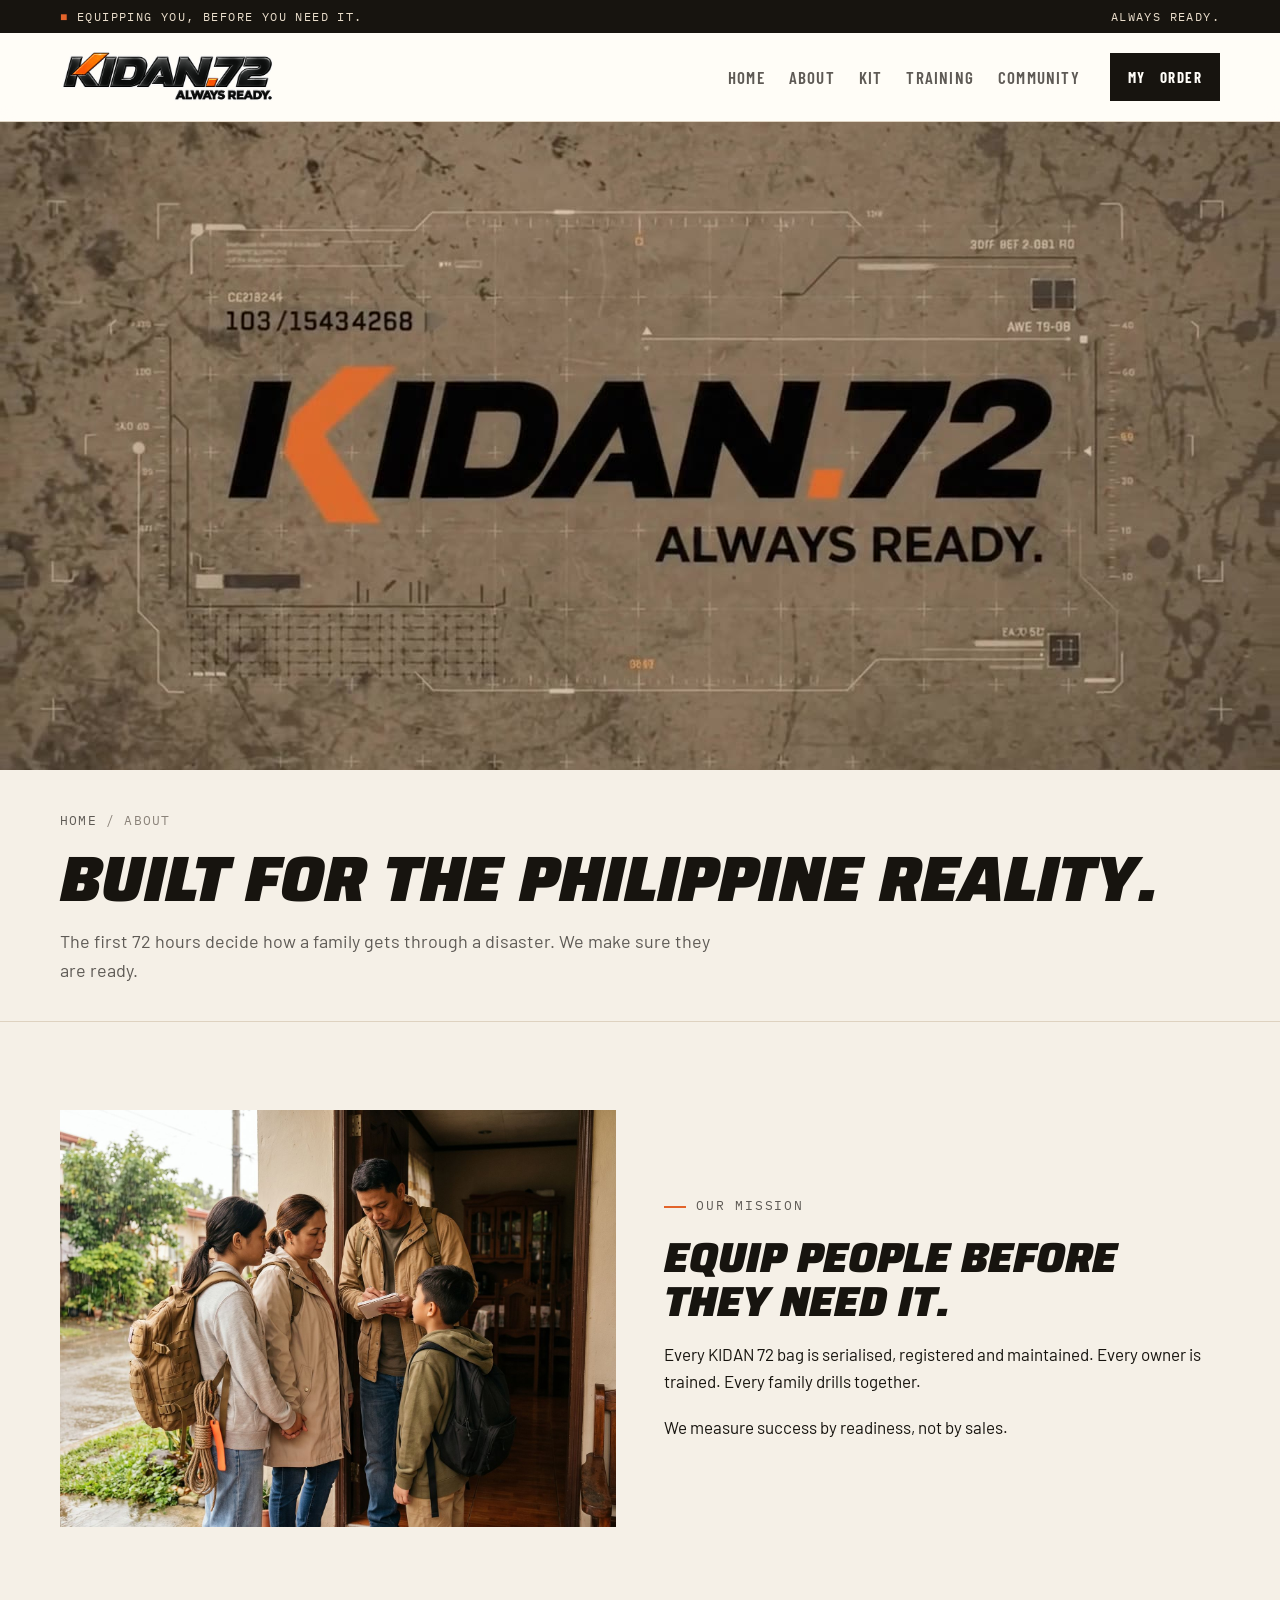
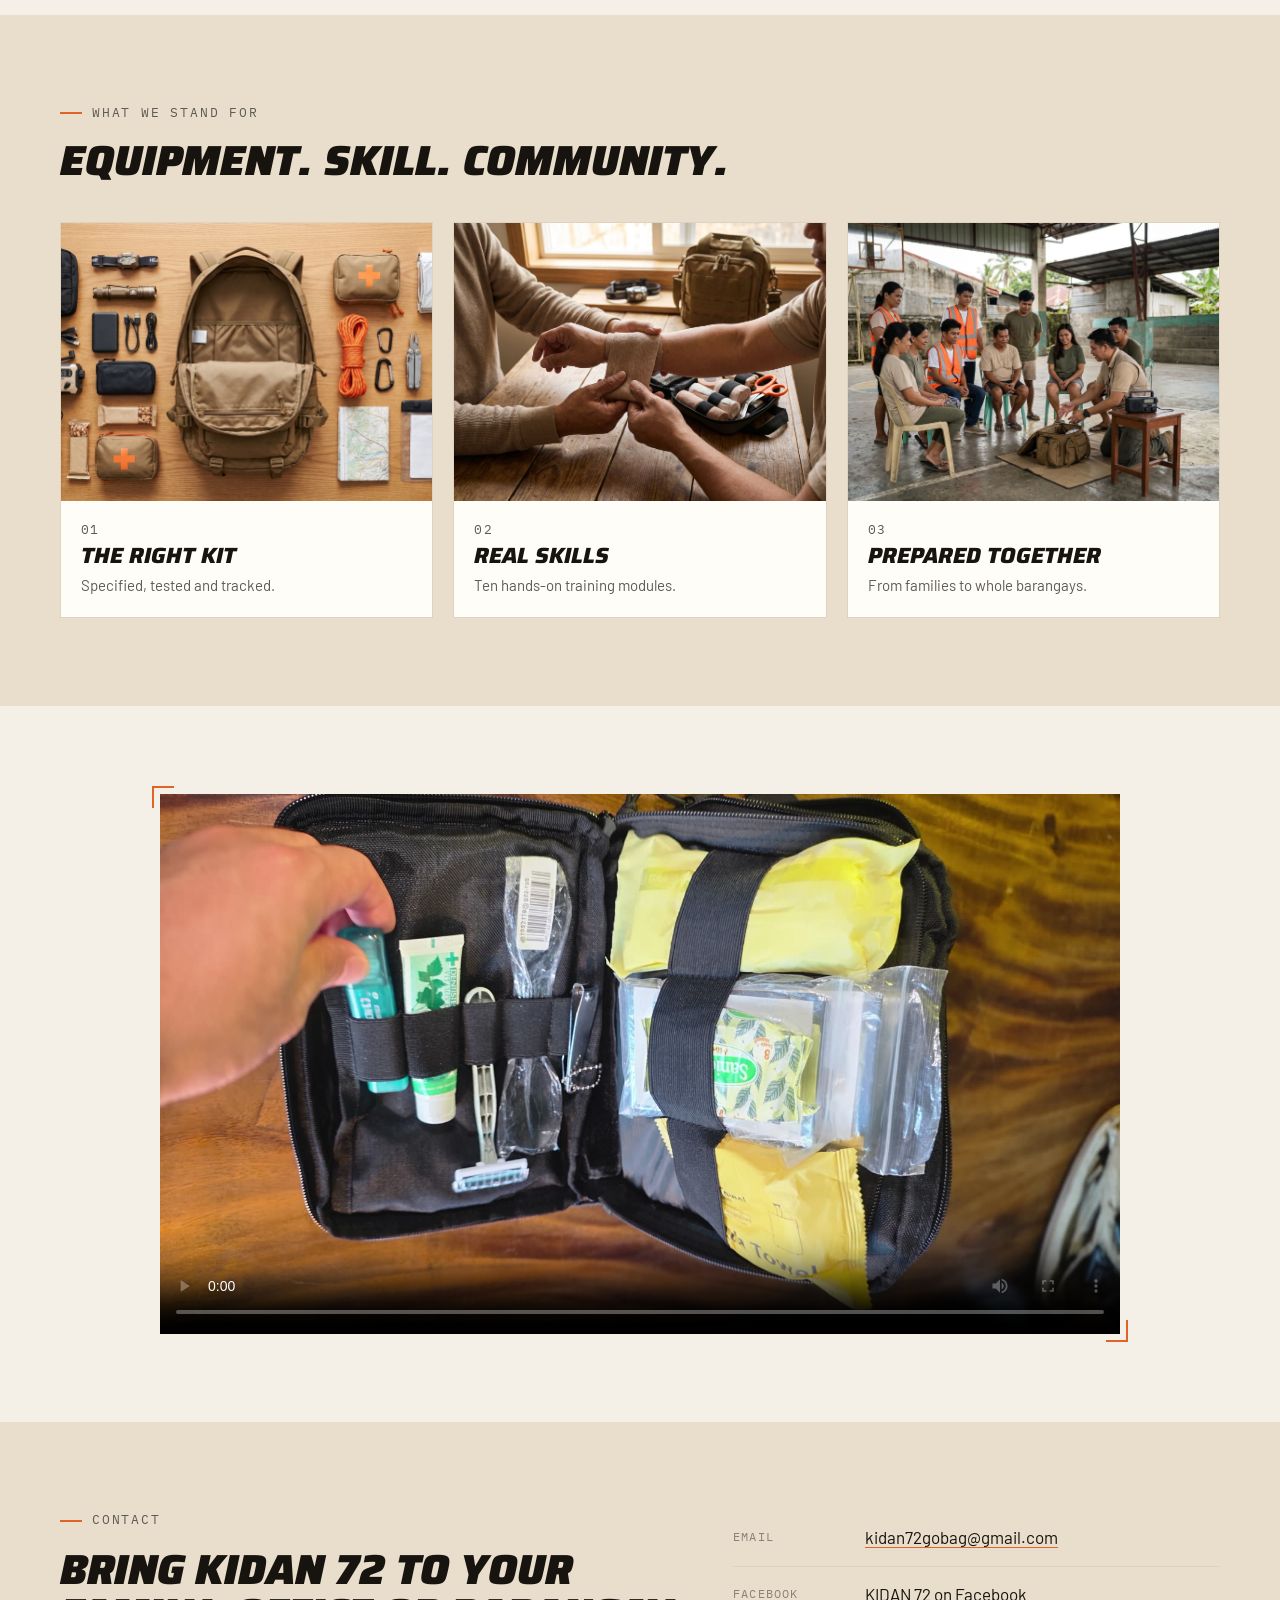
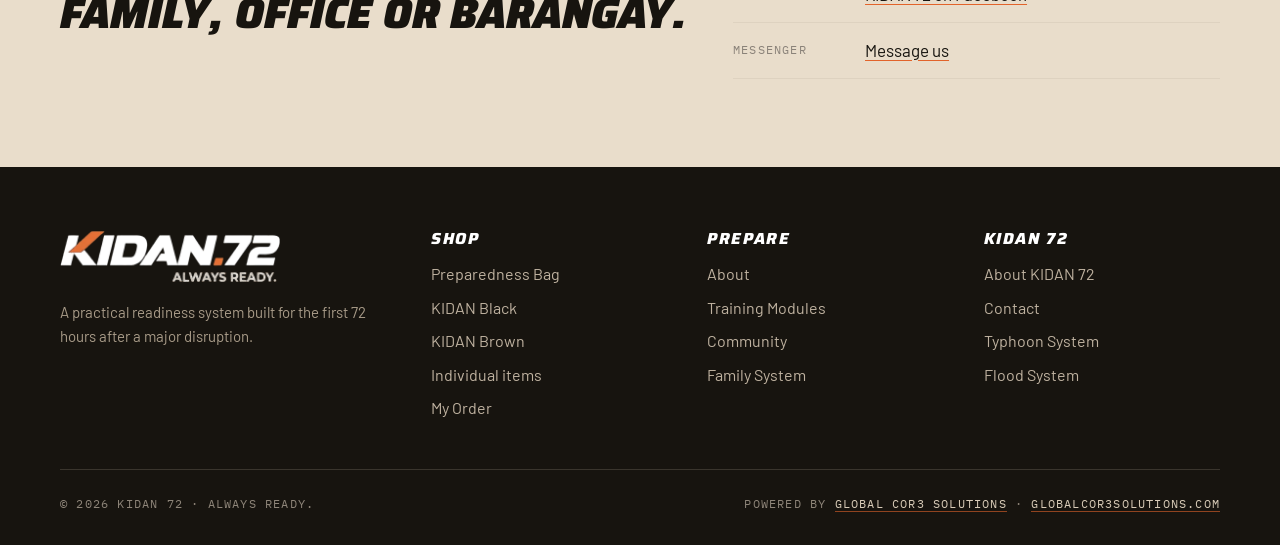
==== commit 2ad0e603: "Client revisions: KIDAN Black/Brown, item updates, new photos, kit slideshow, Messenger ordering, co" ====
--- a/about.html
+++ b/about.html
@@ -71,10 +71,9 @@
           <h2>Bring KIDAN 72 to your family, office or barangay.</h2>
         </div>
         <dl class="contact-card">
-          <div><dt>Email</dt><dd>[ add email address ]</dd></div>
-          <div><dt>Mobile</dt><dd>[ add mobile number ]</dd></div>
-          <div><dt>Facebook</dt><dd>[ add page link ]</dd></div>
-          <div><dt>Location</dt><dd>[ add city, province ]</dd></div>
+          <div><dt>Email</dt><dd><a href="mailto:kidan72gobag@gmail.com">kidan72gobag@gmail.com</a></dd></div>
+          <div><dt>Facebook</dt><dd><a href="https://www.facebook.com/profile.php?id=61595025759237" target="_blank" rel="noopener">KIDAN 72 on Facebook</a></dd></div>
+          <div><dt>Messenger</dt><dd><a href="https://m.me/61595025759237" target="_blank" rel="noopener">Message us</a></dd></div>
         </dl>
       </div>
     </section>
--- a/css/style.css
+++ b/css/style.css
@@ -495,6 +495,7 @@
 .vmodal-close:hover { background: var(--ink); color: var(--card); }
 .vmodal-frame { aspect-ratio: 16 / 9; background: #000; }
 .vmodal-frame iframe { width: 100%; height: 100%; border: 0; display: block; }
+.vmodal-frame .yt-film { width: 100%; height: 100%; }
 .vmodal-soon { height: 100%; display: grid; place-items: center; align-content: center; gap: 10px; text-align: center; color: #E9DDCB; background: var(--ink); padding: 24px; }
 .vmodal-soon svg { width: 44px; height: 44px; color: var(--orange); }
 .vmodal-soon strong { font-family: var(--f-display); font-size: 30px; text-transform: uppercase; letter-spacing: .5px; color: #fff; }
@@ -775,3 +776,156 @@
 @media (max-width: 380px) {
   .hero-bg.has-video .hero-copy h1 { font-size: 29px; }
 }
+
+/* Kit parts shown under a kit in the pouch contents */
+.contents-list .ci-parts { display: flex; flex-wrap: wrap; gap: 5px; margin-top: 7px; }
+.contents-list .ci-parts span { font-size: 12.5px; line-height: 1.3; padding: 3px 8px; background: var(--sand); color: var(--ink); }
+
+/* Extra photo thumbnails on an item page */
+.thumbs { display: flex; gap: 10px; margin-top: 12px; }
+.thumbs button { width: 92px; aspect-ratio: 4 / 3; padding: 0; border: 2px solid transparent; background: var(--sand); cursor: pointer; overflow: hidden; }
+.thumbs button[aria-current="true"] { border-color: var(--orange); }
+.thumbs img { width: 100%; height: 100%; object-fit: cover; display: block; }
+
+/* =========================================================
+   Phone-friendly layout: shorter pages, less scrolling
+   ========================================================= */
+/* Back-to-top button (appears after scrolling down) */
+.to-top {
+  position: fixed; right: 16px; bottom: calc(16px + env(safe-area-inset-bottom, 0px)); z-index: 60;
+  width: 46px; height: 46px; display: grid; place-items: center; border: 0; cursor: pointer;
+  background: var(--ink); color: var(--card); box-shadow: 0 6px 18px rgba(0,0,0,.28);
+  transition: opacity .2s, transform .2s;
+}
+.to-top svg { width: 22px; height: 22px; }
+.to-top:hover { background: var(--orange); }
+.to-top[hidden] { display: grid; opacity: 0; transform: translateY(12px); pointer-events: none; }
+body:has(.vmodal:not([hidden])) .to-top { display: none; }
+
+/* Swipe dots under a swipe row (phones only) */
+.swipe-dots { display: none; }
+
+/* Sticky "jump to" bar on the About page */
+.subnav-bar { position: sticky; top: var(--header-h, 0px); z-index: 30; background: rgba(245, 240, 231, .96); backdrop-filter: blur(6px); border-bottom: 1px solid var(--line); }
+.subnav-bar .subnav { padding-block: 10px; }
+.subnav a[aria-current="true"] { background: var(--ink); border-color: var(--ink); color: var(--card); }
+
+/* Bag contents grouped by category, tap to open */
+.cat-group { border-bottom: 1px solid var(--line); }
+.cat-group summary {
+  list-style: none; cursor: pointer; display: flex; align-items: center; gap: 12px; padding: 13px 4px;
+  font-family: var(--f-display); font-weight: 700; font-size: 17px; letter-spacing: .6px; text-transform: uppercase;
+}
+.cat-group summary::-webkit-details-marker { display: none; }
+.cat-group summary .n { white-space: nowrap; font-family: var(--f-mono); font-weight: 400; font-size: 12px; letter-spacing: 1px; color: var(--muted); margin-left: auto; }
+.cat-group summary::after { content: "+"; width: 26px; height: 26px; display: grid; place-items: center; border: 1.5px solid var(--ink); font-size: 16px; line-height: 1; flex: none; }
+.cat-group[open] summary::after { content: "–"; background: var(--ink); color: var(--card); }
+.cat-group .contents-list { border-top: 0; margin-bottom: 10px; }
+.cat-group .contents-list a:last-child { border-bottom: 0; }
+.cat-groups { border-top: 2px solid var(--ink); }
+.contents-tools { display: flex; justify-content: flex-end; }
+.contents-tools button { font-family: var(--f-mono); font-size: 12px; letter-spacing: 1.2px; text-transform: uppercase; background: none; border: 0; color: var(--orange); cursor: pointer; padding: 6px 0; }
+
+@media (max-width: 640px) {
+  /* Bags: swipe sideways instead of three tall cards */
+  .bag-lineup {
+    display: flex; overflow-x: auto; scroll-snap-type: x mandatory; gap: 12px;
+    margin-inline: calc(var(--gutter) * -1); padding: 2px var(--gutter) 4px; scroll-padding-inline: var(--gutter);
+    scrollbar-width: none; -webkit-overflow-scrolling: touch;
+  }
+  .bag-lineup::-webkit-scrollbar { display: none; }
+  .bag-lineup > .bag-card { flex: 0 0 82%; scroll-snap-align: start; }
+  .bag-body { padding: 16px; gap: 8px; }
+  .bag-body h3 { font-size: 23px; }
+  .bag-price { font-size: 28px; }
+  .bag-actions .btn { padding: 10px 12px; font-size: 14px; }
+  .swipe-dots { display: flex; justify-content: center; gap: 8px; margin-top: 14px; }
+  .swipe-dots button { width: 9px; height: 9px; padding: 0; border: 0; border-radius: 50%; background: rgba(23,20,15,.22); cursor: pointer; transition: width .2s, background .2s; }
+  .swipe-dots button.on { width: 24px; border-radius: 5px; background: var(--orange); }
+
+  /* Kit page: filter chips in one swipeable row that stays on screen */
+  .toolbar {
+    position: sticky; top: var(--header-h, 0px); z-index: 20; flex-wrap: nowrap; gap: 0; display: block;
+    margin: 0 calc(var(--gutter) * -1) 16px; padding: 10px 0 8px; background: var(--sand); border-bottom: 1px solid rgba(23,20,15,.12);
+  }
+  .filters { flex-wrap: nowrap; overflow-x: auto; padding-inline: var(--gutter); scrollbar-width: none; }
+  .filters::-webkit-scrollbar { display: none; }
+  .filters button { flex: none; white-space: nowrap; }
+  .toolbar .count { display: block; padding: 6px var(--gutter) 0; font-size: 11.5px; }
+
+  /* Kit page: two items per row */
+  .catalog { grid-template-columns: repeat(2, minmax(0, 1fr)); gap: 10px; }
+  .item .photo { aspect-ratio: 5 / 4; }
+  .item .photo .sn-badge { font-size: 9.5px; left: 6px; top: 6px; padding: 3px 5px; letter-spacing: .6px; }
+  .item .photo .placeholder svg { width: 38px; height: 38px; }
+  .item .photo .placeholder small { font-size: 9px; }
+  .item-body { padding: 10px 10px 12px; gap: 6px; }
+  .item-body .tag { display: none; }
+  .item-body h3 { font-size: 16px; line-height: 1.12; }
+  .item-body { grid-template-columns: minmax(0, 1fr) auto; grid-template-rows: auto 1fr auto; column-gap: 6px; }
+  .item-body > h3, .item-body > p, .item-body > .tag { grid-column: 1 / -1; }
+  .item-foot { padding-top: 0; border-top: 0; align-self: center; }
+  .item-foot .serial { display: none; }
+  .item .link-more { display: none; }
+  .item .price { font-size: 16px; }
+  .item-actions { gap: 6px; }
+  .item .link-more { font-size: 12px; letter-spacing: .8px; }
+  .item .btn-mini { padding: 6px 9px; font-size: 12.5px; }
+
+  /* About page: shorter photos, tighter sections, one-column steps */
+  .sys { padding-block: 34px; gap: 18px; }
+  .sys-photo { aspect-ratio: 16 / 9; }
+  .panel { padding: 16px; gap: 8px; }
+  .panel h4 { font-size: 19px; }
+  .cols { gap: 10px; }
+  .phase-row { grid-template-columns: 1fr; gap: 8px; padding-block: 12px; }
+  .flow { gap: 4px; }
+  .flow span { font-size: 14px; padding: 5px 9px; }
+  .datatable th, .datatable td { display: block; width: auto; border-bottom: 0; padding: 0 14px; }
+  .datatable th { padding-top: 12px; }
+  .datatable td { padding-bottom: 12px; border-bottom: 1px solid var(--line); }
+  .subnav-bar .subnav { flex-wrap: nowrap; overflow-x: auto; scrollbar-width: none; margin-inline: calc(var(--gutter) * -1); padding-inline: var(--gutter); }
+  .subnav-bar .subnav::-webkit-scrollbar { display: none; }
+  .subnav-bar .subnav a { flex: none; white-space: nowrap; }
+
+  /* Training: video button fits on one line */
+  .video-link { gap: 12px; padding: 14px; }
+  .video-link .play { width: 44px; height: 44px; }
+  .video-link strong { font-size: 17px; }
+  .video-link .ext { display: none; }
+
+  /* Footer: two link columns side by side */
+  .foot-grid { grid-template-columns: 1fr 1fr; gap: 28px 18px; }
+  .foot-grid > div:first-child { grid-column: 1 / -1; }
+}
+.sys { scroll-margin-top: calc(var(--header-h, 80px) + 64px); }
+
+/* Kit page: Black KIDAN / Coyote KIDAN filter buttons with a colour swatch */
+.filters .pouch-btn { display: inline-flex; align-items: center; gap: 7px; }
+.filters .pouch-btn i { width: 12px; height: 12px; flex: none; border: 1px solid rgba(255,255,255,.5); }
+.filters .pouch-K72-BAG-001 i { background: #17140F; }
+.filters .pouch-K72-BAG-002 i { background: #8A6E4B; }
+.filters .pouch-btn[aria-pressed="true"] i { border-color: #fff; }
+.filter-sep { width: 1px; align-self: stretch; background: rgba(23,20,15,.2); margin-inline: 4px; flex: none; }
+@media (max-width: 640px) { .filter-sep { margin-block: 4px; } }
+
+/* Kit page photo slideshow */
+.kit-slider { position: relative; overflow: hidden; background: var(--sand); }
+.kit-slides { display: flex; overflow-x: auto; scroll-snap-type: x mandatory; scrollbar-width: none; -webkit-overflow-scrolling: touch; }
+.kit-slides::-webkit-scrollbar { display: none; }
+.kit-slide { flex: 0 0 100%; margin: 0; position: relative; scroll-snap-align: start; aspect-ratio: 2 / 1; }
+.kit-slide img { width: 100%; height: 100%; object-fit: cover; display: block; }
+.kit-slide figcaption {
+  position: absolute; left: 14px; bottom: 14px; background: var(--ink); color: var(--card);
+  font-family: var(--f-mono); font-size: 12px; letter-spacing: 1.2px; text-transform: uppercase; padding: 6px 10px;
+}
+.kit-slider + .swipe-dots { display: flex; justify-content: center; gap: 8px; margin-top: 14px; }
+.kit-slider + .swipe-dots button { width: 9px; height: 9px; padding: 0; border: 0; border-radius: 50%; background: rgba(23,20,15,.22); cursor: pointer; transition: width .2s, background .2s; }
+.kit-slider + .swipe-dots button.on { width: 24px; border-radius: 5px; background: var(--orange); }
+@media (max-width: 700px) { .kit-slide { aspect-ratio: 16 / 9; } .kit-slide figcaption { font-size: 10.5px; left: 10px; bottom: 10px; } }
+
+/* Order page: preview of the message the customer will send */
+.msg-preview { margin-top: 6px; border: 1px solid var(--line); background: var(--paper, #fff); }
+.msg-preview summary { cursor: pointer; padding: 10px 12px; font-family: var(--f-mono); font-size: 12px; letter-spacing: 1.2px; text-transform: uppercase; color: var(--steel); }
+.msg-preview pre { margin: 0; padding: 12px 14px 14px; border-top: 1px dashed var(--line); white-space: pre-wrap; word-break: break-word; font-family: var(--f-mono); font-size: 12.5px; line-height: 1.55; color: var(--ink); max-height: 360px; overflow: auto; }
+.contact-card a { color: var(--ink); text-decoration-color: var(--orange); text-underline-offset: 3px; }
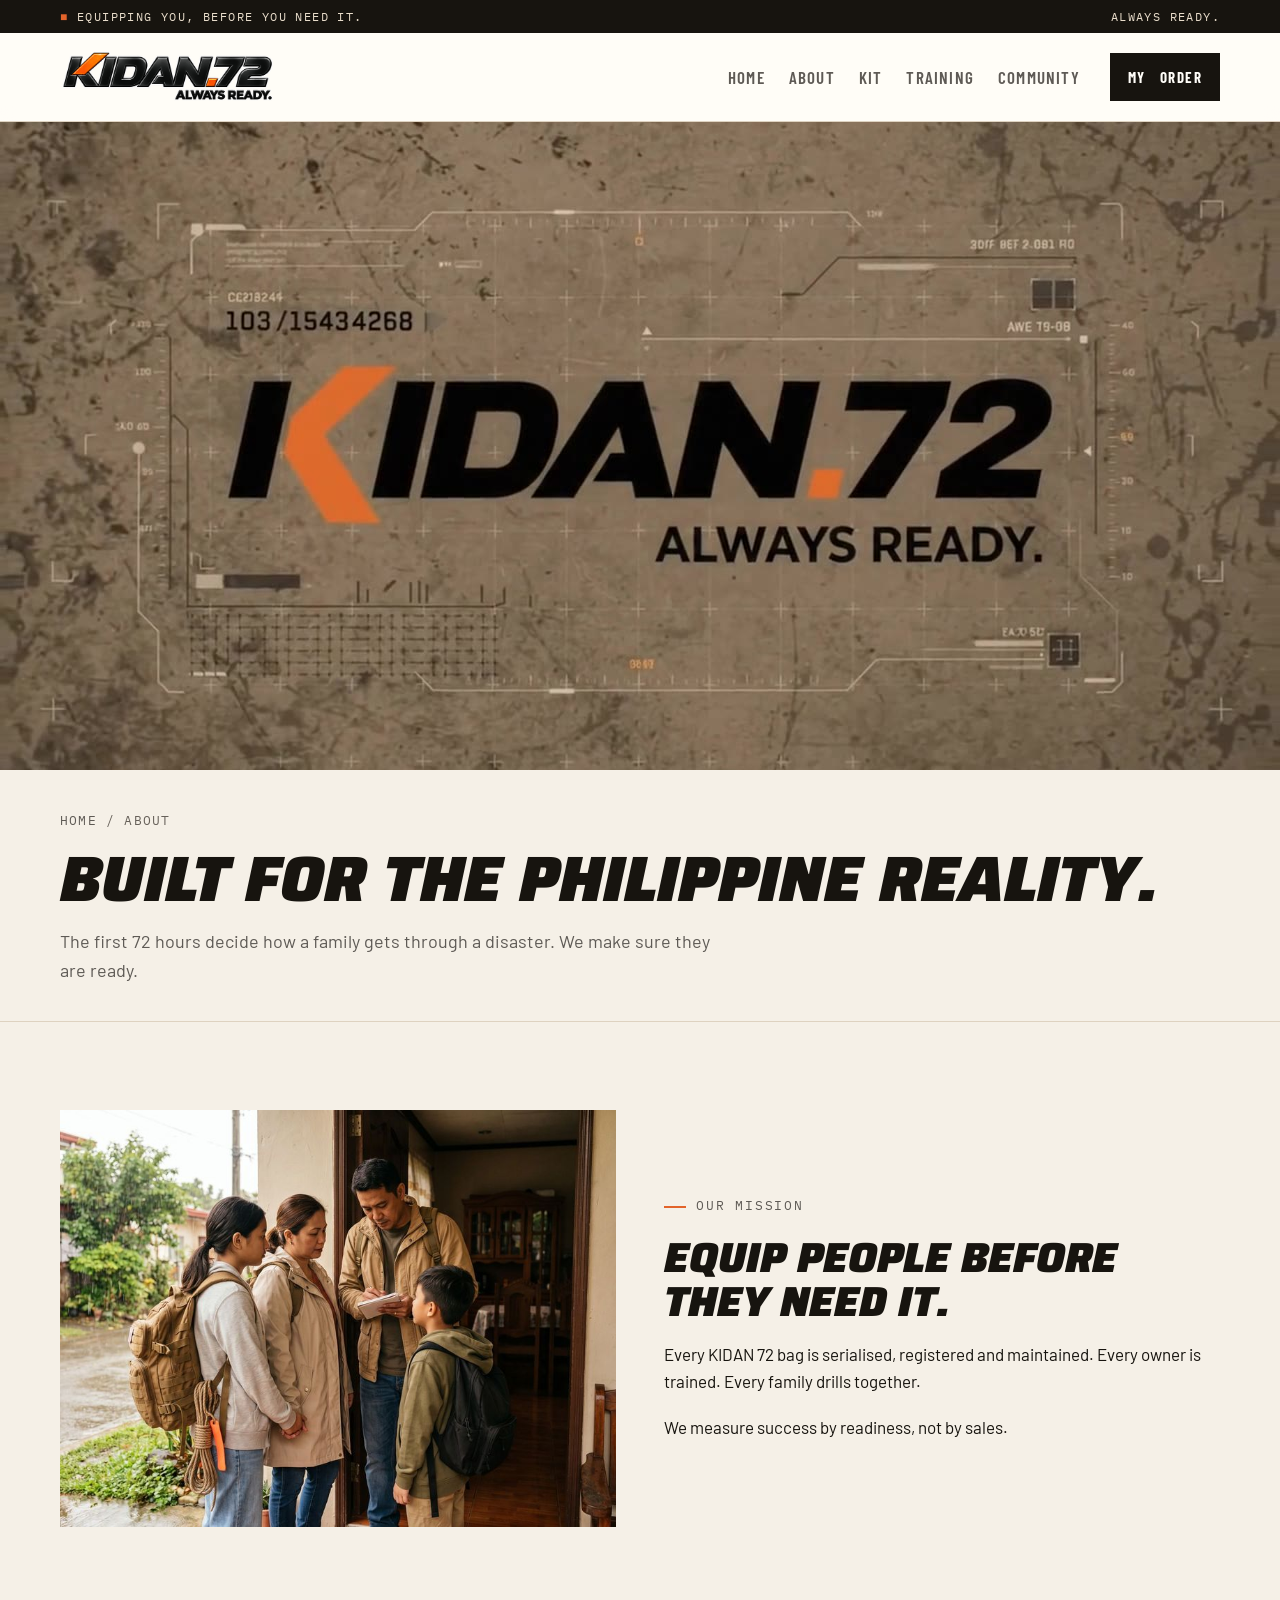
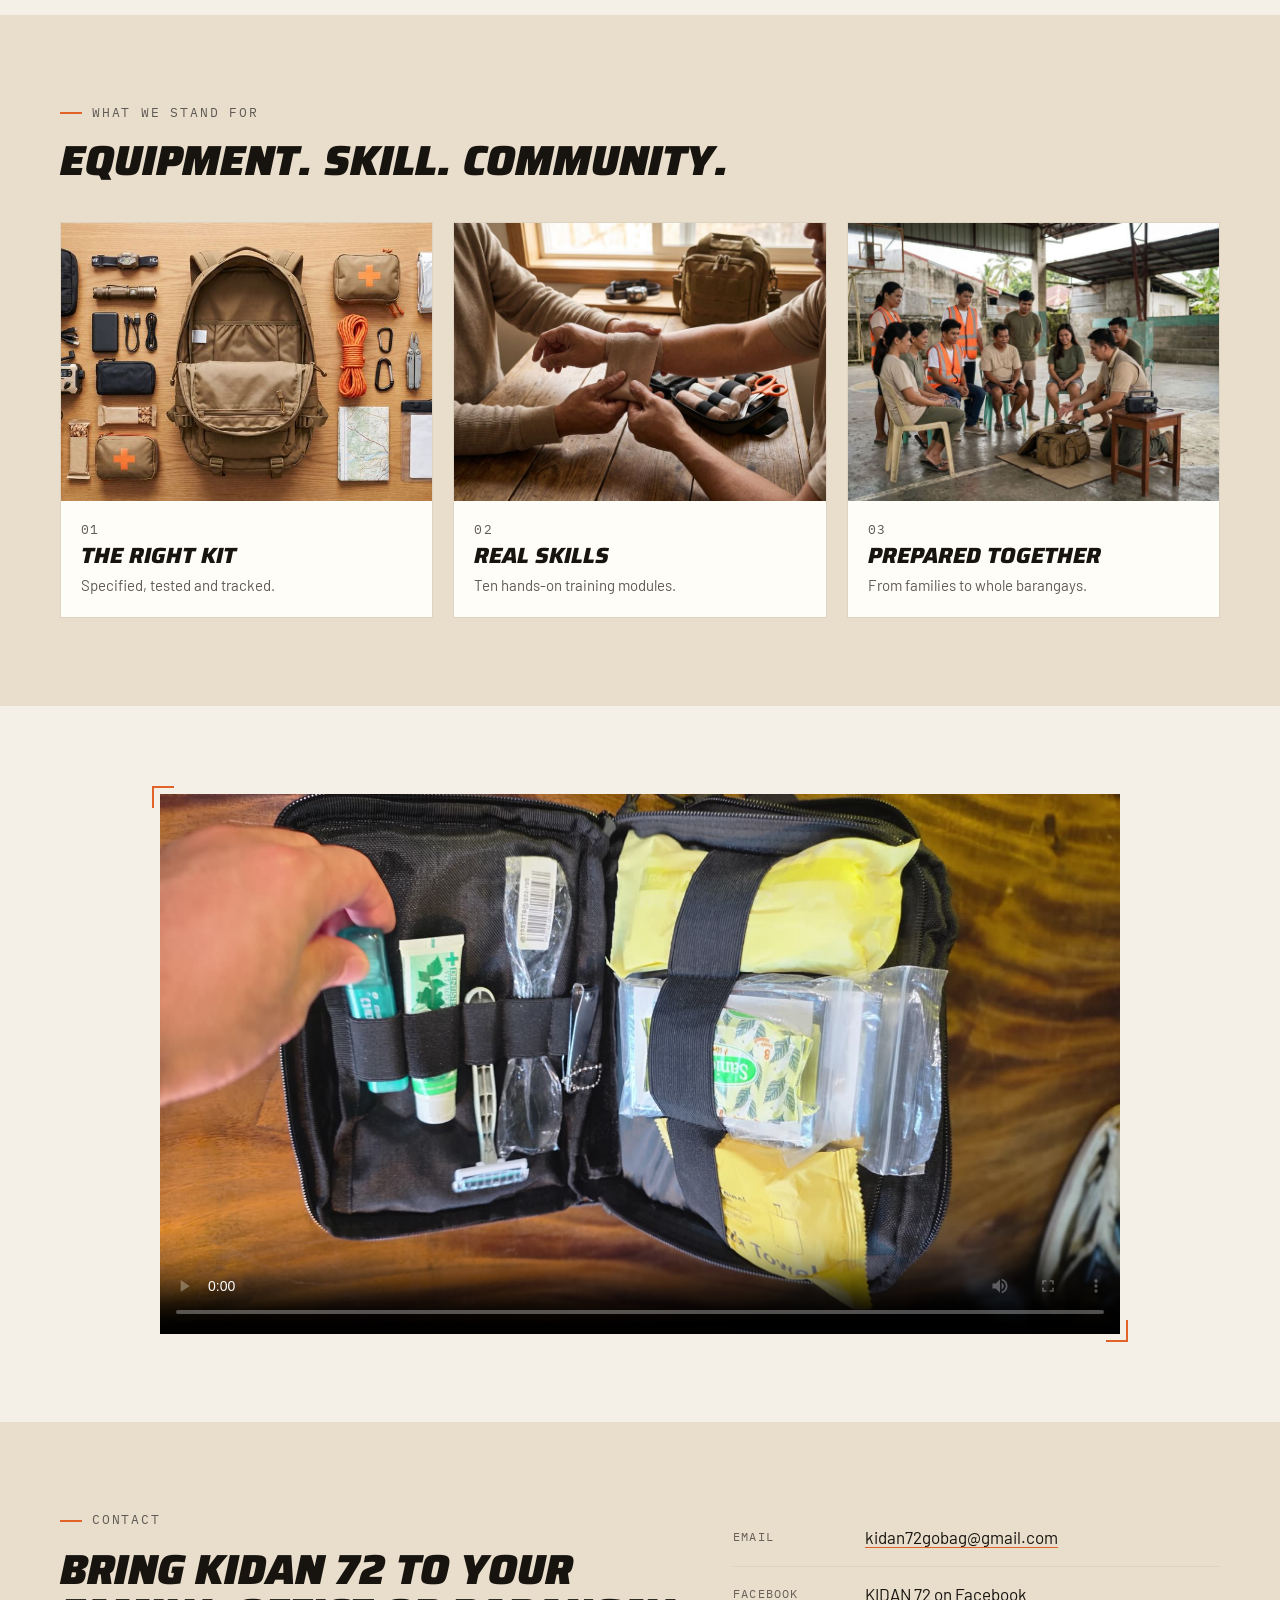
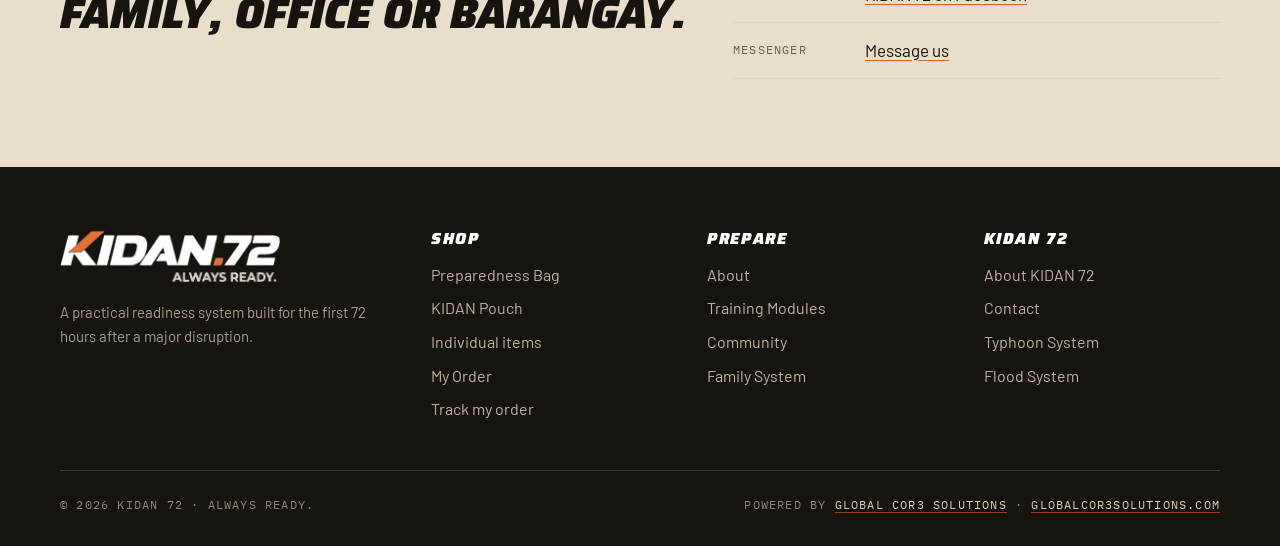
==== commit b8889430: "3-colour backpack, stock, reports, login levels" ====
--- a/about.html
+++ b/about.html
@@ -13,7 +13,7 @@
   <link rel="preconnect" href="https://fonts.googleapis.com">
   <link rel="preconnect" href="https://fonts.gstatic.com" crossorigin>
   <link rel="stylesheet" href="https://fonts.googleapis.com/css2?family=Saira:ital,wght@1,800;1,900&family=Barlow+Condensed:wght@500;600;700&family=Barlow:wght@400;500;600&family=IBM+Plex+Mono:wght@400;500&display=swap">
-  <link rel="stylesheet" href="css/style.css">
+  <link rel="stylesheet" href="css/style.css?v=20261025b">
 </head>
 <body data-page="about">
   <header id="site-header"></header>
@@ -34,7 +34,7 @@
 
     <section class="section">
       <div class="wrap split-photo">
-        <img class="frame" src="assets/img/photo-family.jpg" alt="A Filipino family at their front door, each with a go-bag" loading="lazy">
+        <img class="frame" src="assets/img/photo-family.jpg" srcset="assets/img/photo-family-800.jpg 800w, assets/img/photo-family.jpg 1600w" sizes="(max-width: 760px) 100vw, 50vw" alt="A Filipino family at their front door, each with a go-bag" loading="lazy">
         <div class="prose">
           <span class="eyebrow">Our mission</span>
           <h2>Equip people before they need it.</h2>
@@ -48,9 +48,9 @@
       <div class="wrap">
         <div class="section-head"><span class="eyebrow">What we stand for</span><h2>Equipment. Skill. Community.</h2></div>
         <div class="img-cards">
-          <a class="img-card" href="gobag.html" style="text-decoration:none"><img src="assets/img/photo-kit.jpg" alt="" loading="lazy"><div><span class="serial">01</span><h4>The right kit</h4><p>Specified, tested and tracked.</p></div></a>
-          <a class="img-card" href="training.html" style="text-decoration:none"><img src="assets/img/photo-training.jpg" alt="" loading="lazy"><div><span class="serial">02</span><h4>Real skills</h4><p>Ten hands-on training modules.</p></div></a>
-          <a class="img-card" href="system.html#community" style="text-decoration:none"><img src="assets/img/photo-community.jpg" alt="" loading="lazy"><div><span class="serial">03</span><h4>Prepared together</h4><p>From families to whole barangays.</p></div></a>
+          <a class="img-card" href="gobag.html" style="text-decoration:none"><img src="assets/img/photo-kit.jpg" srcset="assets/img/photo-kit-800.jpg 800w, assets/img/photo-kit.jpg 1600w" sizes="(max-width: 760px) 100vw, 50vw" alt="" loading="lazy"><div><span class="serial">01</span><h4>The right kit</h4><p>Specified, tested and tracked.</p></div></a>
+          <a class="img-card" href="training.html" style="text-decoration:none"><img src="assets/img/photo-training.jpg" srcset="assets/img/photo-training-800.jpg 800w, assets/img/photo-training.jpg 1600w" sizes="(max-width: 760px) 100vw, 50vw" alt="" loading="lazy"><div><span class="serial">02</span><h4>Real skills</h4><p>Ten hands-on training modules.</p></div></a>
+          <a class="img-card" href="system.html#community" style="text-decoration:none"><img src="assets/img/photo-community.jpg" srcset="assets/img/photo-community-800.jpg 800w, assets/img/photo-community.jpg 1600w" sizes="(max-width: 760px) 100vw, 50vw" alt="" loading="lazy"><div><span class="serial">03</span><h4>Prepared together</h4><p>From families to whole barangays.</p></div></a>
         </div>
       </div>
     </section>
@@ -81,9 +81,9 @@
 
   <footer id="site-footer"></footer>
 
-  <script src="js/config.js"></script>
-  <script src="js/data.js"></script>
-  <script src="js/store.js"></script>
-  <script src="js/site.js"></script>
+  <script src="js/config.js?v=20261025b"></script>
+  <script src="js/data.js?v=20261025b"></script>
+  <script src="js/store.js?v=20261025b"></script>
+  <script src="js/site.js?v=20261025b"></script>
 </body>
 </html>
--- a/css/style.css
+++ b/css/style.css
@@ -863,7 +863,12 @@
   .item-body .tag { display: none; }
   .item-body h3 { font-size: 16px; line-height: 1.12; }
   .item-body { grid-template-columns: minmax(0, 1fr) auto; grid-template-rows: auto 1fr auto; column-gap: 6px; }
-  .item-body > h3, .item-body > p, .item-body > .tag { grid-column: 1 / -1; }
+  .item-body > h3, .item-body > p, .item-body > .tag, .item-body > .choice-pick { grid-column: 1 / -1; }
+  .item-body > .choice-pick { margin: 0; gap: 4px; }
+  .item-body > .choice-pick legend { display: none; }
+  .item-body > .choice-pick label span { min-height: 30px; padding: 4px 8px; font-size: 13px; gap: 6px; }
+  .item-body > .choice-pick label span i { width: 12px; height: 12px; }
+  .item .price.tbc { font-size: 13px; white-space: normal; line-height: 1.15; }
   .item-foot { padding-top: 0; border-top: 0; align-self: center; }
   .item-foot .serial { display: none; }
   .item .link-more { display: none; }
@@ -929,3 +934,199 @@
 .msg-preview summary { cursor: pointer; padding: 10px 12px; font-family: var(--f-mono); font-size: 12px; letter-spacing: 1.2px; text-transform: uppercase; color: var(--steel); }
 .msg-preview pre { margin: 0; padding: 12px 14px 14px; border-top: 1px dashed var(--line); white-space: pre-wrap; word-break: break-word; font-family: var(--f-mono); font-size: 12.5px; line-height: 1.55; color: var(--ink); max-height: 360px; overflow: auto; }
 .contact-card a { color: var(--ink); text-decoration-color: var(--orange); text-underline-offset: 3px; }
+
+/* ---------- Added: sold out, order confirmation, Kit search ---------- */
+.btn.is-disabled { opacity: .55; cursor: not-allowed; pointer-events: none; }
+.sold-out-note { font-size: 13.5px; color: var(--orange-dark); font-weight: 600; }
+.order-confirm { display: grid; gap: 8px; padding: 16px; background: #EEF5EF; border: 1px solid #BBD6C0; border-left: 4px solid var(--ok); }
+.order-confirm h3 { font-size: 24px; }
+.order-confirm p { margin: 0; font-size: 15px; }
+.order-confirm .remove { justify-self: start; }
+.kit-search { position: relative; flex: 1 1 260px; max-width: 360px; }
+.kit-search input { width: 100%; padding: 10px 36px 10px 38px; border: 1px solid var(--line); background: var(--card); font: inherit; font-size: 15px; color: var(--ink); border-radius: 0; -webkit-appearance: none; appearance: none; }
+.kit-search input:focus { outline: 2px solid var(--orange); outline-offset: 0; border-color: var(--orange); }
+.kit-search svg { position: absolute; left: 11px; top: 50%; width: 18px; height: 18px; transform: translateY(-50%); color: var(--muted); pointer-events: none; }
+.kit-search .clear { position: absolute; right: 4px; top: 50%; transform: translateY(-50%); border: 0; background: none; font-size: 20px; line-height: 1; padding: 6px 8px; color: var(--muted); cursor: pointer; }
+.kit-search .clear:hover { color: var(--ink); }
+.kit-search input::-webkit-search-cancel-button { display: none; }
+.search-bags { display: flex; flex-wrap: wrap; gap: 8px 16px; align-items: center; margin: -8px 0 18px; font-size: 15px; }
+.search-bags a { font-weight: 600; }
+.catalog .empty { grid-column: 1 / -1; }
+@media (max-width: 640px) {
+  .kit-search { max-width: none; padding: 8px var(--gutter) 6px; }
+  .kit-search svg { left: calc(var(--gutter) + 11px); }
+  .kit-search .clear { right: calc(var(--gutter) + 4px); }
+}
+.addr { border: 0; padding: 0; margin: 0; display: grid; gap: 12px; min-width: 0; }
+.addr legend { font-family: var(--f-mono); font-size: 12px; letter-spacing: 1.2px; text-transform: uppercase; color: var(--ink); padding: 0; margin-bottom: 2px; font-weight: 500; }
+.field select { font: inherit; padding: 11px 36px 11px 12px; border: 1px solid var(--line); color: var(--ink); width: 100%; border-radius: 0; -webkit-appearance: none; appearance: none;
+  background: #fff url("data:image/svg+xml,%3Csvg xmlns='http://www.w3.org/2000/svg' viewBox='0 0 24 24' fill='none' stroke='%235E5A55' stroke-width='2'%3E%3Cpath d='M6 9l6 6 6-6'/%3E%3C/svg%3E") no-repeat right 10px center / 16px; }
+.field select:focus { outline: none; border-color: var(--ink); box-shadow: 0 0 0 2px rgba(226, 99, 42, .35); }
+.field select:disabled { background-color: #F7F3EC; color: var(--muted); }
+
+/* ---------- Added: order email, Track my order ---------- */
+.optional { text-transform: none; letter-spacing: 0; color: var(--muted); font-family: var(--f-body); font-size: 13px; }
+.hp { position: absolute !important; left: -9999px; width: 1px; height: 1px; overflow: hidden; }
+.order-confirm .btn { padding: 10px 16px; }
+.track-form { display: grid; gap: 14px; max-width: 460px; }
+.track-card { background: var(--card); border: 1px solid var(--line); padding: 24px; display: grid; gap: 20px; }
+.track-head { display: flex; justify-content: space-between; align-items: flex-start; gap: 16px; flex-wrap: wrap; }
+.track-head h2 { font-size: clamp(30px, 5vw, 44px); margin: 4px 0; }
+.track-badge { font-family: var(--f-mono); font-size: 12px; letter-spacing: 1.2px; text-transform: uppercase; padding: 6px 10px; background: var(--sand); color: var(--ink); }
+.track-badge.s-new { background: var(--orange); color: #fff; }
+.track-badge.s-delivered { background: var(--ok); color: #fff; }
+.track-badge.s-cancelled { background: #ddd; color: #666; }
+.track-steps { list-style: none; margin: 0; padding: 0; display: grid; grid-template-columns: repeat(4, 1fr); counter-reset: s; }
+.track-steps li { position: relative; padding: 34px 6px 0; text-align: center; display: grid; gap: 2px; font-size: 14px; color: var(--muted); }
+.track-steps li::before { counter-increment: s; content: counter(s); position: absolute; top: 0; left: 50%; transform: translateX(-50%); width: 26px; height: 26px; border-radius: 50%; display: grid; place-items: center; background: var(--sand); color: var(--steel); font: 600 13px var(--f-mono); z-index: 1; }
+.track-steps li::after { content: ""; position: absolute; top: 12px; left: -50%; width: 100%; height: 2px; background: var(--line); }
+.track-steps li:first-child::after { display: none; }
+.track-steps li.done::before { content: "✓"; background: var(--ok); color: #fff; }
+.track-steps li.done::after, .track-steps li.current::after { background: var(--ok); }
+.track-steps li.current::before { background: var(--orange); color: #fff; }
+.track-steps li b { color: var(--ink); font-family: var(--f-display); text-transform: uppercase; font-size: 16px; }
+.track-steps li span { font-size: 12.5px; }
+.track-next { margin: 0; padding: 12px 14px; background: #F7F3EC; border-left: 4px solid var(--orange); }
+.track-pay { padding: 14px; border: 1px solid var(--orange); background: #FFF6F0; }
+.track-pay p { margin: 6px 0 0; }
+.track-cancelled { padding: 14px; background: #eee; color: #555; }
+.track-grid { display: grid; grid-template-columns: 1.4fr 1fr; gap: 24px; }
+.track-items { width: 100%; border-collapse: collapse; margin-top: 8px; font-size: 15px; }
+.track-items td { padding: 7px 4px; border-bottom: 1px solid var(--line); vertical-align: top; }
+.track-items td:first-child { white-space: nowrap; color: var(--steel); width: 1%; }
+.track-items .num { text-align: right; white-space: nowrap; }
+.track-items .sub td { border: 0; color: var(--steel); padding: 3px 4px; }
+.track-items .grand td { border-top: 2px solid var(--ink); border-bottom: 0; font-weight: 700; font-size: 17px; }
+@media (max-width: 700px) {
+  .track-grid { grid-template-columns: 1fr; }
+  .track-steps li b { font-size: 13px; }
+  .track-steps li span { font-size: 11px; }
+  .track-card { padding: 16px; }
+}
+
+/* ---------- Added: one-button "Submit order" and the order-received screen ---------- */
+.order-grid.is-done { grid-template-columns: minmax(0, 760px); justify-content: center; }
+.order-done { scroll-margin-top: 120px; background: var(--card); border: 1px solid var(--line); border-top: 4px solid var(--ok); padding: clamp(22px, 4vw, 40px); display: grid; gap: 14px; outline: none; }
+.order-done h2 { font-size: clamp(34px, 6vw, 52px); margin: 0; }
+.order-done h3 { font-size: 22px; margin: 8px 0 0; }
+.order-done p { margin: 0; }
+.order-done .lede { margin: 0; }
+.done-mark { width: 52px; height: 52px; display: grid; place-items: center; border-radius: 50%; background: var(--ok); color: #fff; font-size: 28px; font-weight: 700; }
+.done-items { list-style: none; margin: 4px 0 0; padding: 0; border-top: 1px solid var(--line); }
+.done-items li { display: flex; justify-content: space-between; gap: 16px; padding: 10px 0; border-bottom: 1px solid var(--line); font-size: 15px; }
+.done-items li > span:last-child { white-space: nowrap; }
+.done-items .serial { margin-left: 6px; }
+.done-total { display: flex; justify-content: space-between; align-items: baseline; gap: 16px; }
+.done-total b { font-size: 24px; }
+.done-next { margin: 0; padding-left: 22px; display: grid; gap: 6px; font-size: 15.5px; }
+.order-done .btn-row { margin-top: 6px; }
+#submit-order[disabled] { opacity: .7; cursor: wait; }
+
+/* ---------- Added: proof of payment on the tracking page ---------- */
+.track-proof { display: grid; gap: 12px; padding: 18px; border: 1px solid var(--line); background: #FBF8F2; }
+.track-proof h3 { font-size: 22px; margin: 0; }
+.track-proof p { margin: 0; }
+.track-proof input[type=file] { font: inherit; font-size: 15px; width: 100%; padding: 10px; border: 1px dashed var(--steel, #8A8580); background: #fff; }
+.track-proof .btn { justify-self: start; }
+.proof-row { display: grid; grid-template-columns: 1fr 1fr; gap: 12px; }
+.proof-list { list-style: none; margin: 0; padding: 0; display: grid; gap: 6px; }
+.proof-list li { display: flex; gap: 10px; align-items: baseline; font-size: 15px; }
+.proof-ok { color: var(--ok); font-weight: 700; }
+.proof-thanks { margin: 0 0 10px; padding: 12px 14px; background: #EEF5EF; border-left: 4px solid var(--ok); font-size: 15px; }
+#proof-send[disabled] { opacity: .7; cursor: wait; }
+@media (max-width: 560px) { .proof-row { grid-template-columns: 1fr; } .track-proof .btn { justify-self: stretch; } }
+#proof-box { scroll-margin-top: 120px; }
+
+/* ---------- Readability (October 2026) ----------
+   The logo orange stays for lines, icons and big type. White text on
+   orange and small orange or grey text use deeper shades so they pass
+   the readability standard (WCAG AA, 4.5:1), easier to read in sunlight. */
+:root { --orange-ui: #C25524; --orange-text: #B9481A; --muted: #67615A; }
+.btn-primary, .chain span.end, .badge, .track-badge.s-new, .order-btn:hover, .order-btn.active { background: var(--orange-ui); border-color: var(--orange-ui); }
+.btn-primary:hover { background: var(--orange-dark); border-color: var(--orange-dark); }
+.cta-band { background: var(--orange-ui); }
+.component .serial, .sys-head .serial, .panel .serial, .phase-row .lbl, .video-link .ext, .link-more, .item-foot .go, .accent { color: var(--orange-text); }
+.foot-grid h2.foot-h { font-size: 16px; letter-spacing: 1.6px; color: #fff; margin: 0 0 14px; }
+.order-btn:hover, .order-btn.active { color: #fff; }
+
+/* Choice of colour (KIDAN Pouch, and the pouch that comes with the bag) */
+.choice-pick { border: 0; padding: 0; margin: 0 0 14px; display: flex; flex-wrap: wrap; align-items: center; gap: 8px; }
+.choice-pick legend { float: left; margin-right: 4px; padding: 0; font-family: var(--f-mono); font-size: 12px; letter-spacing: 1.2px; text-transform: uppercase; color: var(--steel); }
+.choice-pick label { position: relative; cursor: pointer; }
+.choice-pick input { position: absolute; opacity: 0; width: 1px; height: 1px; }
+.choice-pick label span { display: inline-flex; align-items: center; gap: 8px; min-height: 40px; padding: 8px 14px; border: 1px solid var(--line); background: #fff; font-weight: 600; font-size: 15px; }
+.choice-pick label span i { width: 16px; height: 16px; flex: none; border: 1px solid rgba(23,20,15,.25); }
+.choice-pick input:checked + span { border-color: var(--ink); box-shadow: inset 0 0 0 1px var(--ink); }
+.choice-pick input:focus-visible + span { outline: 2px solid var(--orange-dark); outline-offset: 2px; }
+.choice-pick.small { margin: 2px 0 12px; gap: 6px; }
+.choice-pick.small legend { width: 100%; margin: 0 0 2px; font-size: 11px; }
+.choice-pick.small label span { min-height: 34px; padding: 5px 10px; font-size: 14px; }
+.line-choice { display: inline-flex; align-items: center; gap: 8px; margin-top: 4px; font-family: var(--f-mono); font-size: 12px; letter-spacing: 1px; text-transform: uppercase; color: var(--steel); }
+.line-choice select { font: 600 15px var(--f-body); text-transform: none; letter-spacing: 0; color: var(--ink); padding: 6px 8px; border: 1px solid var(--line); background: #fff; min-height: 36px; }
+.line-choice select.needs { border-color: var(--orange-dark); box-shadow: inset 0 0 0 1px var(--orange-dark); }
+/* "Price to follow" / "To be confirmed": text instead of a number, kept on one line */
+.item-foot .serial { white-space: nowrap; }
+.item-foot .price.tbc { font-size: 15px; white-space: nowrap; color: var(--steel); }
+.total b.tbc, .done-total b.tbc { font-size: 22px; }
+.choice-pick legend { width: 100%; margin: 0 0 4px; }
+.summary .total { gap: 12px; }
+
+/* Only one bag (the Preparedness Bag): one wide card, photo beside the details */
+.bag-lineup.single { display: block; }
+.bag-lineup.single > .bag-card { display: grid; grid-template-columns: minmax(0, 1.15fr) minmax(0, 1fr); grid-template-rows: none; max-width: 1040px; }
+.bag-lineup.single > .bag-card > a .photo { height: 100%; aspect-ratio: auto; min-height: 340px; }
+.bag-lineup.single > .bag-card > a .photo img { height: 100%; object-fit: cover; }
+.bag-lineup.single .bag-body { padding: 28px; align-content: center; }
+@media (max-width: 760px) {
+  .bag-lineup.single > .bag-card { grid-template-columns: 1fr; }
+  .bag-lineup.single > .bag-card > a .photo { min-height: 0; aspect-ratio: 16 / 10; }
+  .bag-lineup.single .bag-body { padding: 18px; }
+  .bag-lineup.single { margin-inline: 0; padding: 0; }
+}
+@media (max-width: 640px) {
+  .item-foot .price.tbc { font-size: 13px; white-space: normal; line-height: 1.15; }
+  .item-body > .choice-pick { flex-wrap: nowrap; }
+  .item-body > .choice-pick label { flex: 1 1 0; min-width: 0; }
+  .item-body > .choice-pick label span { width: 100%; justify-content: center; padding: 4px 4px; font-size: 12.5px; gap: 5px; }
+}
+
+/* Stock: "Only 3 left" and colours that are sold out */
+.stock-left { display: inline-block; margin: 2px 0 8px; font-family: var(--f-mono); font-size: 12px; letter-spacing: .8px; text-transform: uppercase; color: var(--orange-dark); font-weight: 600; }
+.choice-pick label.out { cursor: not-allowed; }
+.choice-pick label.out span { opacity: .55; text-decoration: line-through; text-decoration-thickness: 1px; }
+.choice-pick label.out small { text-decoration: none; font-size: 11px; font-weight: 500; }
+@media (max-width: 640px) { .item-body > .stock-left { grid-column: 1 / -1; margin: 0; font-size: 11px; } }
+
+/* Colour swatches (Preparedness Bag, KIDAN Pouch page): round colours,
+   the photo changes to the colour that is picked */
+.choice-pick.swatches { gap: 4px 10px; }
+.choice-pick.swatches legend { margin: 0 0 8px; }
+.choice-pick.swatches legend b { margin-left: 8px; font-family: var(--f-body); font-size: 15px; letter-spacing: 0; text-transform: none; color: var(--ink); font-weight: 700; }
+.choice-pick.swatches label span { flex-direction: column; gap: 6px; min-height: 0; padding: 4px 4px 2px; border: 0; background: none; font-size: 13px; font-weight: 600; color: var(--steel); }
+.choice-pick.swatches label span i { width: 44px; height: 44px; border-radius: 50%; border: 3px solid #fff; box-shadow: 0 0 0 1px rgba(23,20,15,.28); transition: box-shadow .15s, transform .15s; }
+.choice-pick.swatches label:hover span i { box-shadow: 0 0 0 1px var(--ink); }
+.choice-pick.swatches input:checked + span { box-shadow: none; color: var(--ink); }
+.choice-pick.swatches input:checked + span i { box-shadow: 0 0 0 2px var(--ink); transform: scale(1.04); }
+.choice-pick.swatches input:focus-visible + span { outline: 0; }
+.choice-pick.swatches input:focus-visible + span i { outline: 2px solid var(--orange-dark); outline-offset: 3px; }
+.choice-pick.swatches label.out span { text-decoration: none; }
+.choice-pick.swatches label.out span i { background-image: linear-gradient(135deg, transparent 47%, rgba(255,255,255,.9) 47%, rgba(255,255,255,.9) 53%, transparent 53%) !important; }
+.photo img { transition: opacity .22s ease; }
+.photo img.swapping { opacity: .25; }
+@media (max-width: 640px) { .choice-pick.swatches label span i { width: 40px; height: 40px; } }
+/* three colours fit on one line in an item card */
+@media (min-width: 641px) {
+  .choice-pick.small label span { padding: 5px 8px; gap: 6px; font-size: 13.5px; }
+  .choice-pick.small label span i { width: 12px; height: 12px; }
+}
+/* phones (narrow cards): colour dots only; the name is still read out */
+@media (max-width: 640px) {
+  .item-body > .choice-pick.small label span { font-size: 0; gap: 0; min-height: 34px; padding: 4px; }
+  .item-body > .choice-pick.small label span i { width: 20px; height: 20px; border-radius: 50%; }
+  .item-body > .choice-pick.small label span small { display: none; }
+}
+.item-body > .choice-pick.small { flex-wrap: wrap; }
+.item-body > .choice-pick.small label { flex: 1 1 0; min-width: 0; }
+.item-body > .choice-pick.small label span { width: 100%; justify-content: center; }
+.bag-body p.pick-note, .pick-note { display: block; margin: -4px 0 14px; font-size: 14px; color: var(--steel); }
+.pick-note b { color: var(--ink); }
